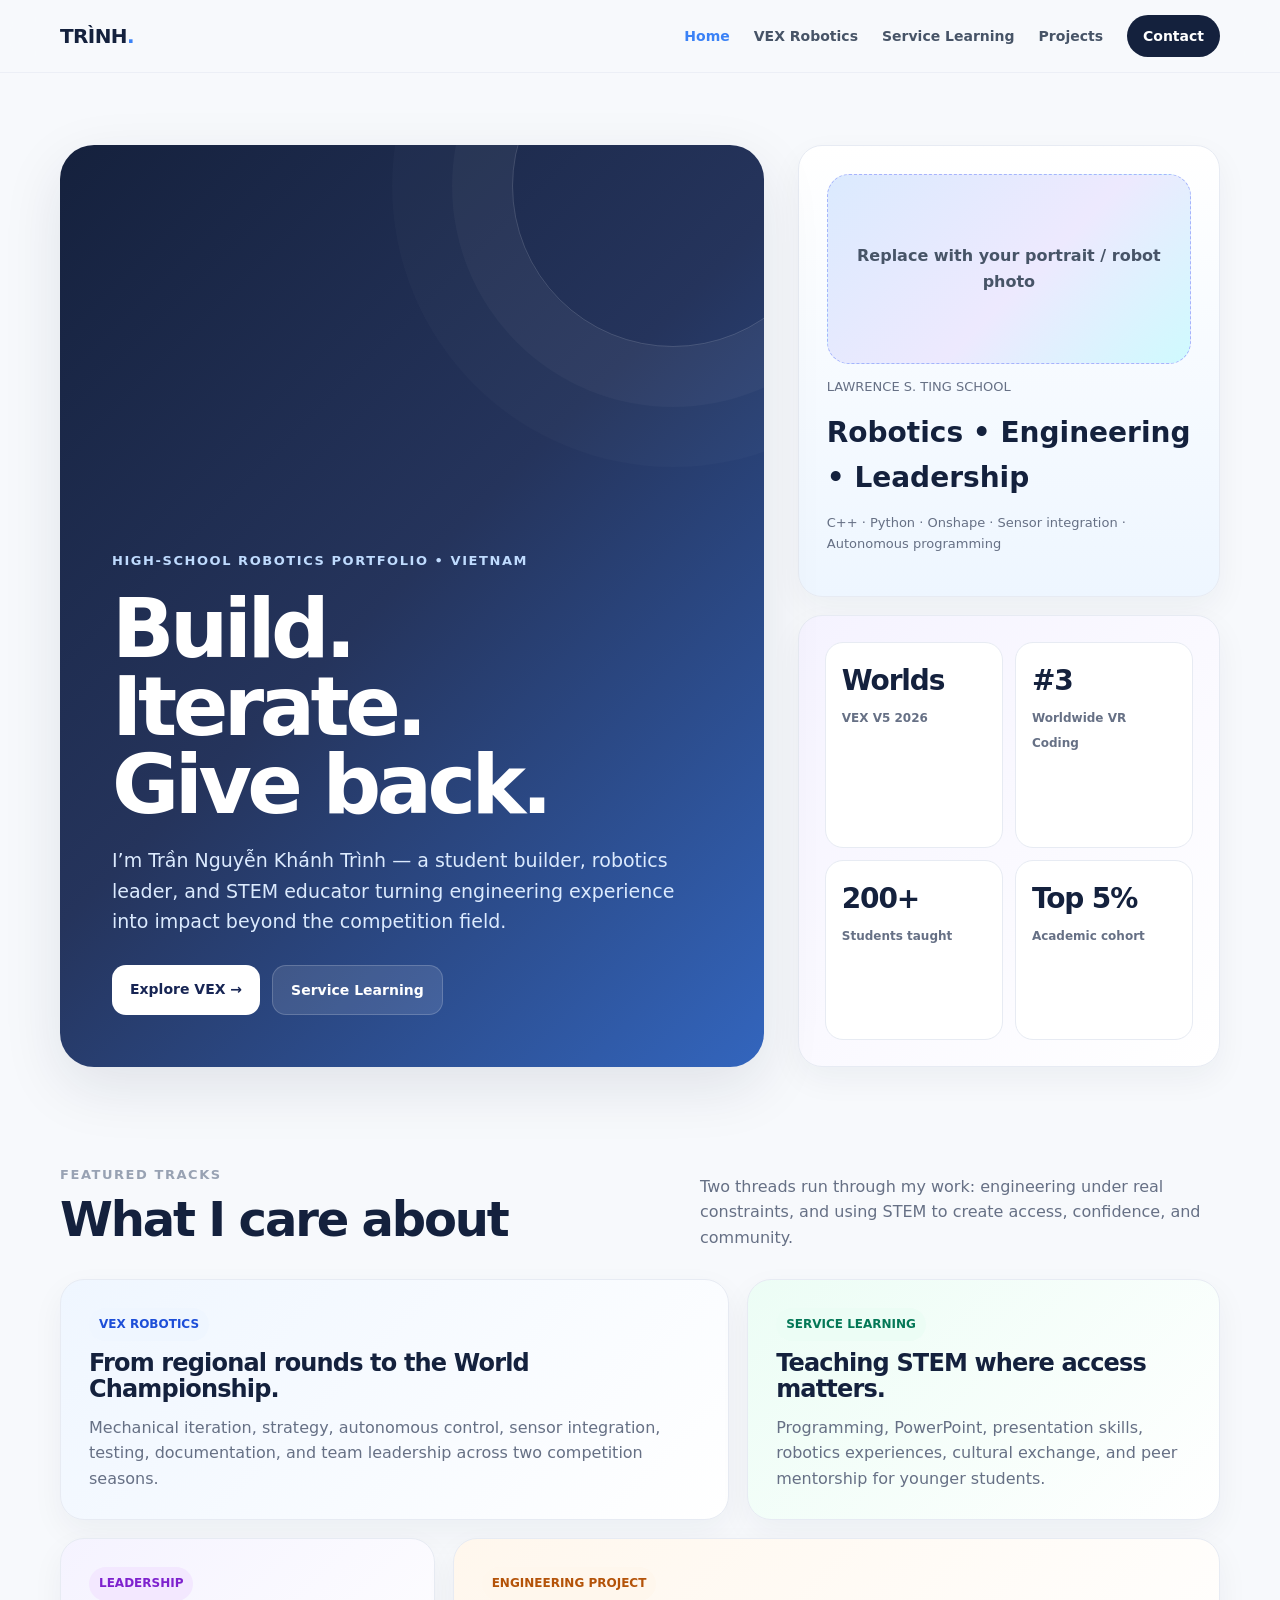
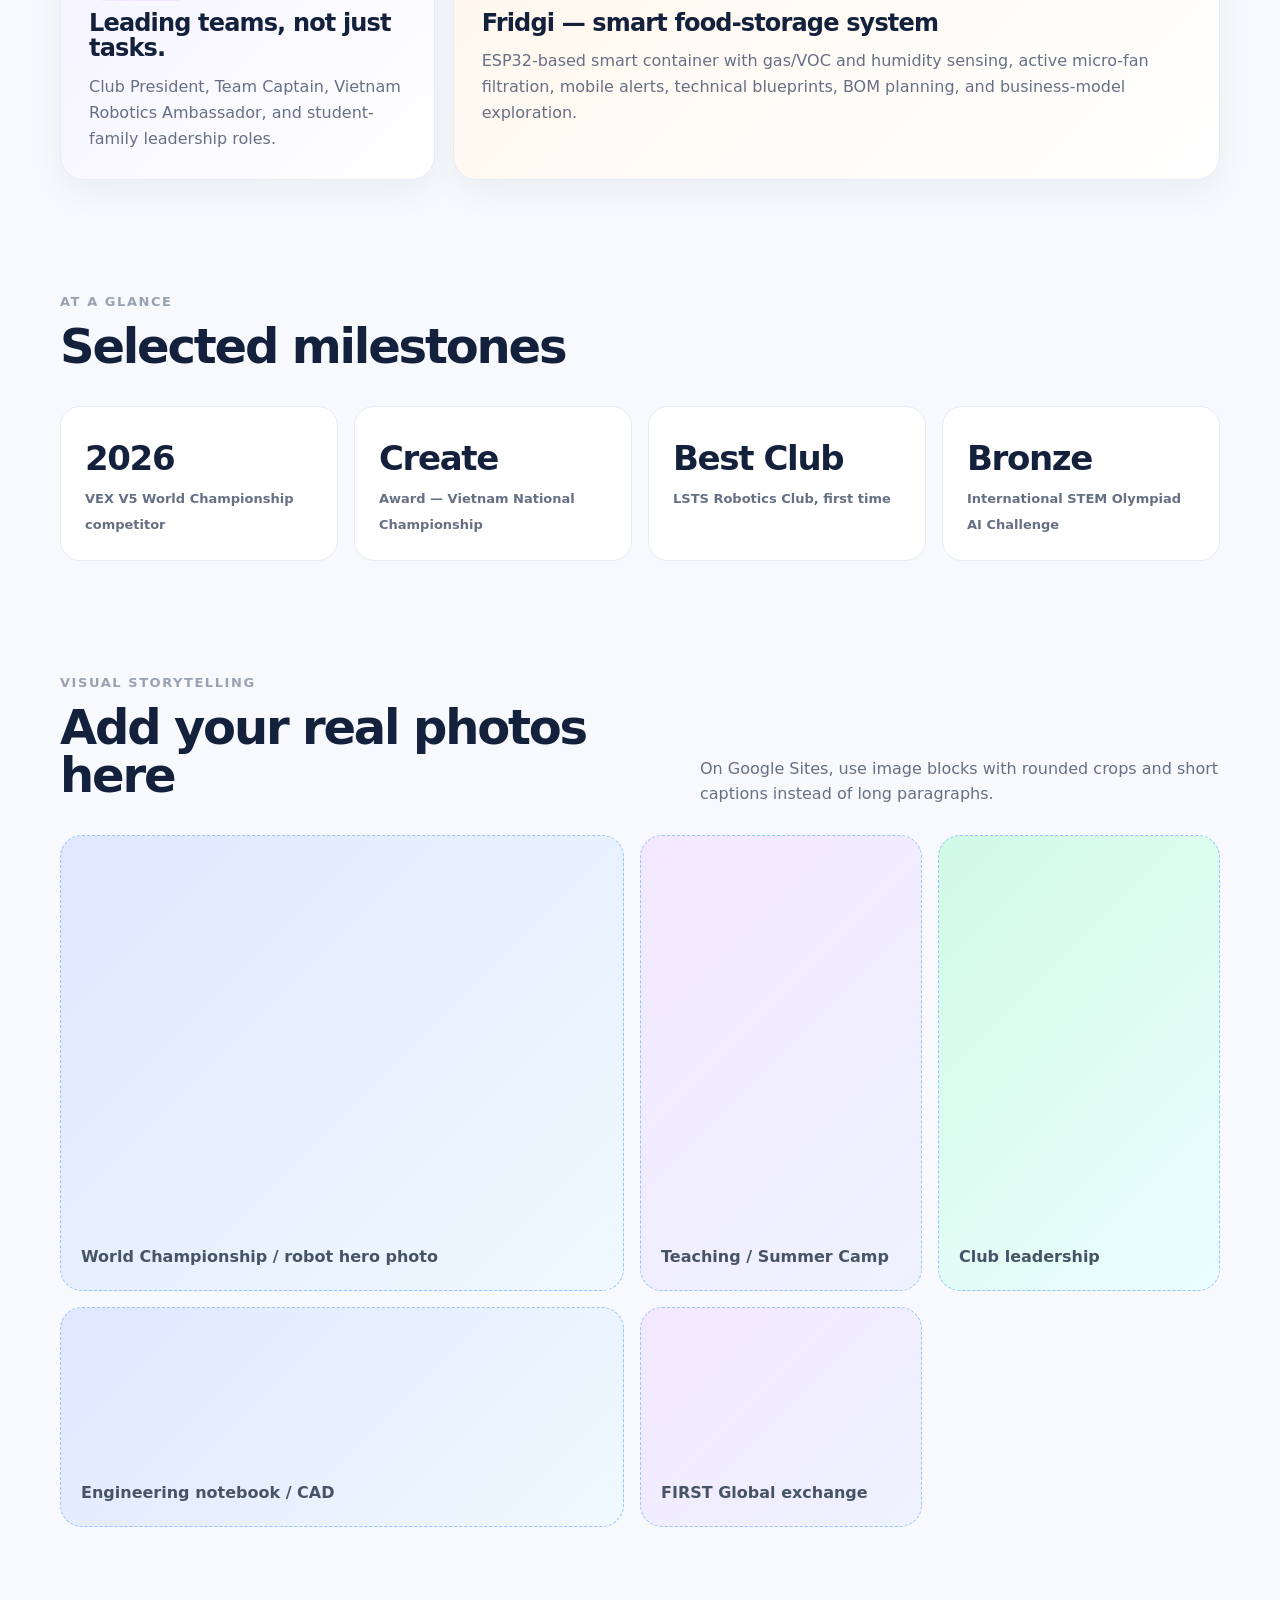
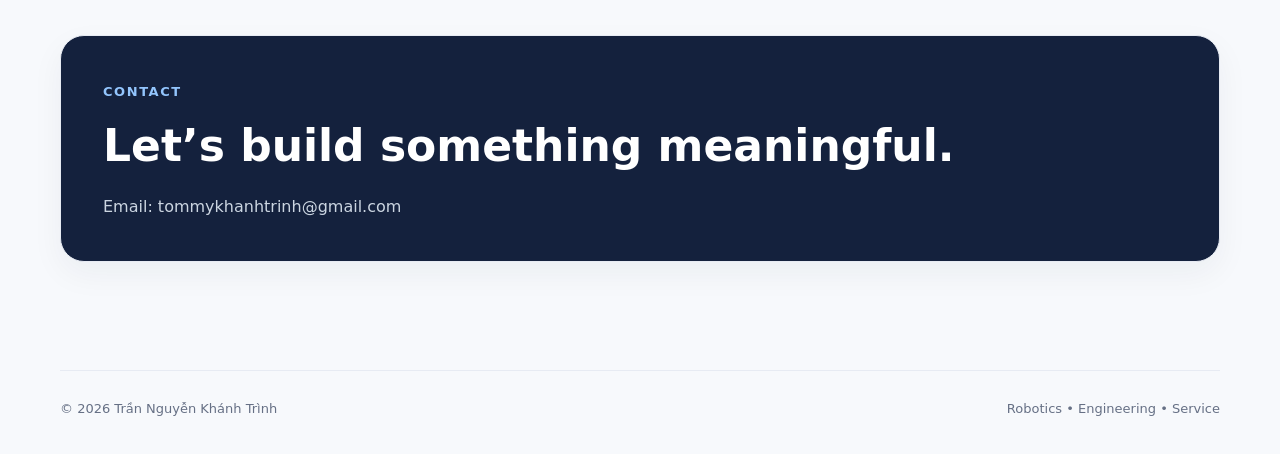
==== index.html @ 227d6859 "Add files via upload" ====
<!doctype html><html lang="en"><head><meta charset="utf-8"><meta name="viewport" content="width=device-width,initial-scale=1"><title>Trần Nguyễn Khánh Trình | Robotics & Service Portfolio</title><link rel="stylesheet" href="styles.css"></head><body>
<nav class="nav"><div class="container nav-inner"><a class="brand" href="index.html">TRÌNH<span>.</span></a><button class="mobile-toggle">☰</button><div class="nav-links"><a class="active" href="index.html">Home</a><a href="vex.html">VEX Robotics</a><a href="service.html">Service Learning</a><a href="#projects">Projects</a><a class="nav-btn" href="#contact">Contact</a></div></div></nav>
<main>
<section class="hero"><div class="container hero-grid"><div class="hero-copy"><span class="eyebrow">High-school robotics portfolio • Vietnam</span><h1>Build.<br>Iterate.<br>Give back.</h1><p>I’m Trần Nguyễn Khánh Trình — a student builder, robotics leader, and STEM educator turning engineering experience into impact beyond the competition field.</p><div class="button-row"><a class="button" href="vex.html">Explore VEX →</a><a class="button secondary" href="service.html">Service Learning</a></div></div><div class="hero-side"><div class="profile-card"><div class="avatar">Replace with your portrait / robot photo</div><div><p class="small">LAWRENCE S. TING SCHOOL</p><h3 style="font-size:28px;margin:6px 0">Robotics • Engineering • Leadership</h3><p class="small">C++ · Python · Onshape · Sensor integration · Autonomous programming</p></div></div><div class="stat-card"><div class="mini-stat"><b>Worlds</b><span>VEX V5 2026</span></div><div class="mini-stat"><b>#3</b><span>Worldwide VR Coding</span></div><div class="mini-stat"><b>200+</b><span>Students taught</span></div><div class="mini-stat"><b>Top 5%</b><span>Academic cohort</span></div></div></div></div></section>
<section class="section"><div class="container"><div class="section-head"><div><span class="eyebrow">Featured tracks</span><h2>What I care about</h2></div><p>Two threads run through my work: engineering under real constraints, and using STEM to create access, confidence, and community.</p></div><div class="bento"><a class="card span-7 accent-blue" href="vex.html"><span class="tag">VEX ROBOTICS</span><h3>From regional rounds to the World Championship.</h3><p>Mechanical iteration, strategy, autonomous control, sensor integration, testing, documentation, and team leadership across two competition seasons.</p></a><a class="card span-5 accent-green" href="service.html"><span class="tag green">SERVICE LEARNING</span><h3>Teaching STEM where access matters.</h3><p>Programming, PowerPoint, presentation skills, robotics experiences, cultural exchange, and peer mentorship for younger students.</p></a><div class="card span-4 accent-purple"><span class="tag purple">LEADERSHIP</span><h3>Leading teams, not just tasks.</h3><p>Club President, Team Captain, Vietnam Robotics Ambassador, and student-family leadership roles.</p></div><div class="card span-8 accent-orange" id="projects"><span class="tag orange">ENGINEERING PROJECT</span><h3>Fridgi — smart food-storage system</h3><p>ESP32-based smart container with gas/VOC and humidity sensing, active micro-fan filtration, mobile alerts, technical blueprints, BOM planning, and business-model exploration.</p></div></div></div></section>
<section class="section"><div class="container"><div class="section-head"><div><span class="eyebrow">At a glance</span><h2>Selected milestones</h2></div></div><div class="metrics"><div class="metric"><strong>2026</strong><span>VEX V5 World Championship competitor</span></div><div class="metric"><strong>Create</strong><span>Award — Vietnam National Championship</span></div><div class="metric"><strong>Best Club</strong><span>LSTS Robotics Club, first time</span></div><div class="metric"><strong>Bronze</strong><span>International STEM Olympiad AI Challenge</span></div></div></div></section>
<section class="section"><div class="container"><div class="section-head"><div><span class="eyebrow">Visual storytelling</span><h2>Add your real photos here</h2></div><p>On Google Sites, use image blocks with rounded crops and short captions instead of long paragraphs.</p></div><div class="photo-grid"><div class="photo-placeholder tall">World Championship / robot hero photo</div><div class="photo-placeholder purple">Teaching / Summer Camp</div><div class="photo-placeholder green">Club leadership</div><div class="photo-placeholder">Engineering notebook / CAD</div><div class="photo-placeholder purple">FIRST Global exchange</div></div></div></section>
<section class="section" id="contact"><div class="container"><div class="card span-12" style="background:#14213d;color:white;padding:42px"><span class="eyebrow" style="color:#93c5fd">Contact</span><h2 style="font-size:44px;margin:8px 0 12px">Let’s build something meaningful.</h2><p style="color:#cbd5e1">Email: tommykhanhtrinh@gmail.com</p></div></div></section>
</main><footer class="footer"><div class="container footer-box"><span>© 2026 Trần Nguyễn Khánh Trình</span><span>Robotics • Engineering • Service</span></div></footer><script src="script.js"></script></body></html>
---- styles.css ----
:root {
  --bg: #f7f9fc;
  --surface: #ffffff;
  --text: #14213d;
  --muted: #667085;
  --line: #e7ebf3;
  --blue: #3b82f6;
  --purple: #7c3aed;
  --cyan: #06b6d4;
  --green: #10b981;
  --orange: #f59e0b;
  --radius: 24px;
  --shadow: 0 20px 60px rgba(20,33,61,.10);
}
*{box-sizing:border-box}
html{scroll-behavior:smooth}
body{margin:0;font-family:Inter,ui-sans-serif,system-ui,-apple-system,BlinkMacSystemFont,"Segoe UI",sans-serif;background:var(--bg);color:var(--text);line-height:1.6}
a{color:inherit;text-decoration:none}
img{max-width:100%;display:block}
.container{width:min(1160px,calc(100% - 40px));margin:auto}
.nav{position:sticky;top:0;z-index:20;background:rgba(247,249,252,.82);backdrop-filter:blur(16px);border-bottom:1px solid rgba(231,235,243,.75)}
.nav-inner{display:flex;align-items:center;justify-content:space-between;min-height:72px;gap:24px}
.brand{font-weight:900;letter-spacing:-.03em;font-size:20px}.brand span{color:var(--blue)}
.nav-links{display:flex;gap:24px;align-items:center;font-size:14px;font-weight:700;color:#475467}
.nav-links a:hover,.nav-links a.active{color:var(--blue)}
.nav-btn{padding:10px 16px;border-radius:999px;background:#14213d;color:white !important}
.mobile-toggle{display:none;border:0;background:var(--surface);border-radius:12px;padding:10px;font-size:18px}
.hero{padding:72px 0 40px}
.hero-grid{display:grid;grid-template-columns:1.25fr .75fr;gap:34px;align-items:stretch}
.hero-copy{background:linear-gradient(135deg,#15213d 0%,#25345c 48%,#3b82f6 130%);color:#fff;border-radius:34px;padding:52px;min-height:520px;display:flex;flex-direction:column;justify-content:flex-end;position:relative;overflow:hidden;box-shadow:var(--shadow)}
.hero-copy:before{content:"";position:absolute;width:320px;height:320px;border:1px solid rgba(255,255,255,.16);border-radius:50%;top:-120px;right:-70px;box-shadow:0 0 0 60px rgba(255,255,255,.03),0 0 0 120px rgba(255,255,255,.02)}
.eyebrow{display:inline-flex;align-items:center;gap:8px;font-size:13px;font-weight:800;text-transform:uppercase;letter-spacing:.12em;color:#98a2b3}.hero-copy .eyebrow{color:#bfdbfe}
h1{font-size:clamp(46px,7vw,82px);line-height:.95;letter-spacing:-.055em;margin:18px 0 22px;max-width:850px}
.hero-copy p{font-size:19px;color:#dbeafe;max-width:720px;margin:0 0 28px}
.button-row{display:flex;gap:12px;flex-wrap:wrap}.button{padding:13px 18px;border-radius:14px;background:white;color:#172554;font-weight:800;font-size:14px}.button.secondary{background:rgba(255,255,255,.11);color:#fff;border:1px solid rgba(255,255,255,.18)}
.hero-side{display:grid;grid-template-rows:1fr 1fr;gap:18px}
.profile-card,.stat-card,.card{background:var(--surface);border:1px solid var(--line);border-radius:var(--radius);box-shadow:0 12px 32px rgba(20,33,61,.05)}
.profile-card{padding:28px;display:flex;flex-direction:column;justify-content:space-between;background:linear-gradient(180deg,#ffffff 0%,#eef6ff 100%)}
.avatar{height:190px;border-radius:22px;background:linear-gradient(135deg,#dbeafe,#ede9fe 55%,#cffafe);display:grid;place-items:center;text-align:center;padding:20px;font-weight:800;color:#475467;border:1px dashed #a5b4fc}
.small{font-size:13px;color:var(--muted)}
.stat-card{padding:26px;display:grid;grid-template-columns:1fr 1fr;gap:12px;background:linear-gradient(135deg,#f5f3ff,#fff)}
.mini-stat{padding:16px;border-radius:18px;background:white;border:1px solid var(--line)}.mini-stat b{font-size:28px;display:block;letter-spacing:-.04em}.mini-stat span{font-size:12px;color:var(--muted);font-weight:700}
.section{padding:54px 0}.section-head{display:flex;justify-content:space-between;align-items:end;gap:20px;margin-bottom:28px}.section-head h2{font-size:clamp(32px,4vw,48px);line-height:1;letter-spacing:-.045em;margin:8px 0}.section-head p{max-width:520px;color:var(--muted);margin:0}
.bento{display:grid;grid-template-columns:repeat(12,1fr);gap:18px}.card{padding:28px}.card h3{font-size:24px;line-height:1.08;letter-spacing:-.035em;margin:10px 0 12px}.card p{color:var(--muted);margin:0}.span-7{grid-column:span 7}.span-5{grid-column:span 5}.span-4{grid-column:span 4}.span-8{grid-column:span 8}.span-12{grid-column:span 12}
.accent-blue{background:linear-gradient(135deg,#eff6ff,#ffffff)}.accent-purple{background:linear-gradient(135deg,#f5f3ff,#fff)}.accent-green{background:linear-gradient(135deg,#ecfdf5,#fff)}.accent-orange{background:linear-gradient(135deg,#fff7ed,#fff)}
.tag{display:inline-flex;padding:7px 10px;border-radius:999px;background:#eff6ff;color:#1d4ed8;font-size:12px;font-weight:800}.tag.purple{background:#f3e8ff;color:#7e22ce}.tag.green{background:#ecfdf5;color:#047857}.tag.orange{background:#fff7ed;color:#b45309}
.metrics{display:grid;grid-template-columns:repeat(4,1fr);gap:16px}.metric{padding:24px;background:white;border:1px solid var(--line);border-radius:20px}.metric strong{font-size:34px;display:block;letter-spacing:-.04em}.metric span{font-size:13px;color:var(--muted);font-weight:700}
.timeline{position:relative;margin-top:10px}.timeline:before{content:"";position:absolute;left:11px;top:6px;bottom:6px;width:2px;background:#dbe5f2}.timeline-item{position:relative;padding-left:42px;margin:26px 0}.timeline-item:before{content:"";position:absolute;left:4px;top:5px;width:16px;height:16px;border-radius:50%;background:white;border:4px solid var(--blue)}.timeline-item .date{font-size:12px;color:var(--blue);font-weight:900;text-transform:uppercase;letter-spacing:.08em}.timeline-item h3{margin:5px 0 4px;font-size:20px}.timeline-item p{margin:0;color:var(--muted)}
.photo-grid{display:grid;grid-template-columns:2fr 1fr 1fr;gap:16px}.photo-placeholder{min-height:220px;border-radius:22px;background:linear-gradient(135deg,#e0e7ff,#f0f9ff);border:1px dashed #93c5fd;display:flex;align-items:flex-end;padding:20px;font-weight:800;color:#475467}.photo-placeholder.tall{min-height:456px}.photo-placeholder.purple{background:linear-gradient(135deg,#f3e8ff,#eef2ff)}.photo-placeholder.green{background:linear-gradient(135deg,#d1fae5,#ecfeff)}
.page-hero{padding:64px 0 22px}.page-hero-box{border-radius:32px;padding:48px;background:linear-gradient(135deg,#15213d,#3154a8);color:white;overflow:hidden;position:relative}.page-hero h1{font-size:clamp(48px,7vw,86px);margin:10px 0 14px}.page-hero p{max-width:730px;color:#dbeafe;font-size:18px}
.quote{font-size:28px;line-height:1.35;letter-spacing:-.025em;color:#344054}.quote strong{color:var(--blue)}
.list{padding-left:18px;color:var(--muted)}.list li{margin:8px 0}
.footer{padding:54px 0 34px}.footer-box{border-top:1px solid var(--line);padding-top:28px;display:flex;justify-content:space-between;gap:20px;flex-wrap:wrap;color:var(--muted);font-size:13px}
@media(max-width:900px){.hero-grid{grid-template-columns:1fr}.hero-copy{min-height:460px;padding:34px}.hero-side{grid-template-columns:1fr 1fr;grid-template-rows:none}.span-7,.span-5,.span-4,.span-8{grid-column:span 12}.metrics{grid-template-columns:1fr 1fr}.photo-grid{grid-template-columns:1fr 1fr}.photo-placeholder.tall{grid-column:span 2;min-height:300px}}
@media(max-width:680px){.container{width:min(100% - 24px,1160px)}.nav-links{display:none;position:absolute;top:72px;left:12px;right:12px;background:white;border:1px solid var(--line);padding:16px;border-radius:18px;box-shadow:var(--shadow);flex-direction:column;align-items:stretch}.nav-links.open{display:flex}.mobile-toggle{display:block}.hero{padding-top:34px}.hero-copy{padding:28px;min-height:430px}.hero-side{grid-template-columns:1fr}.metrics{grid-template-columns:1fr}.photo-grid{grid-template-columns:1fr}.photo-placeholder.tall{grid-column:auto;min-height:240px}.section{padding:38px 0}.section-head{align-items:start;flex-direction:column}.page-hero-box{padding:30px}}
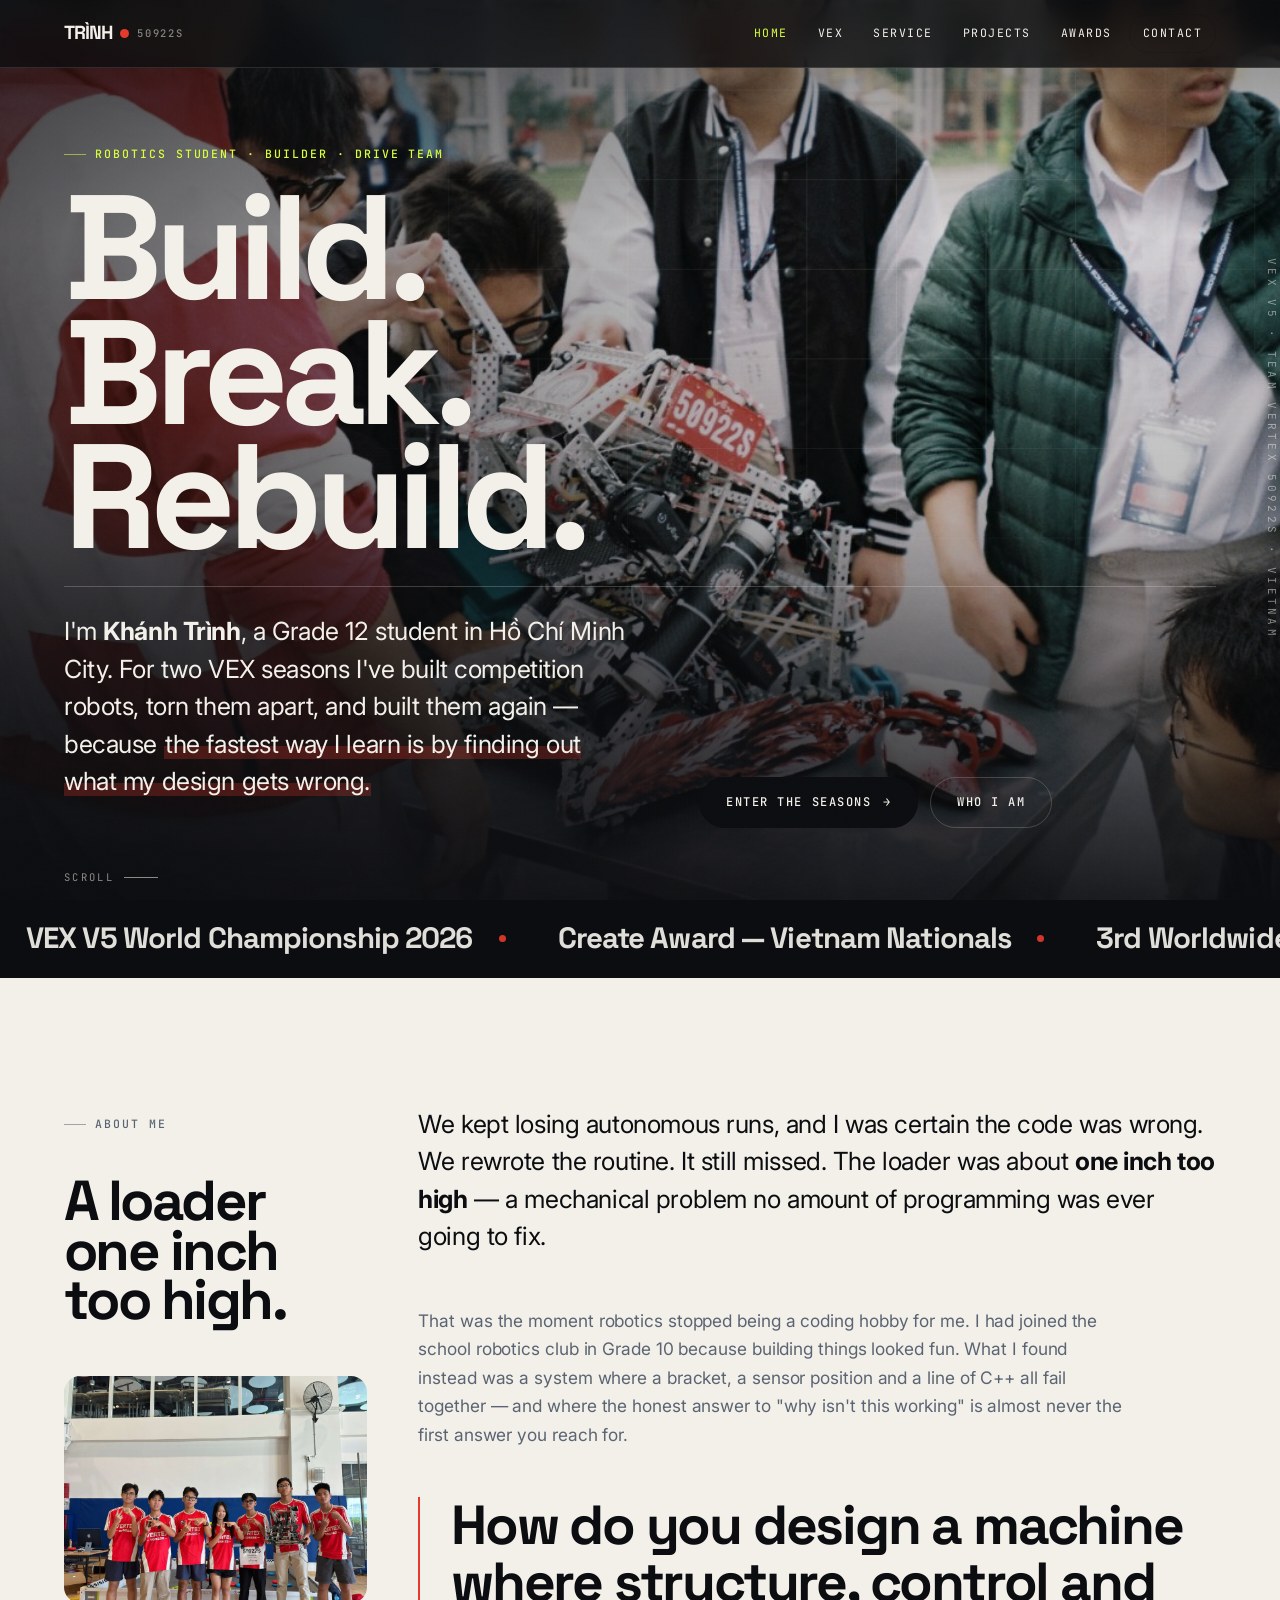
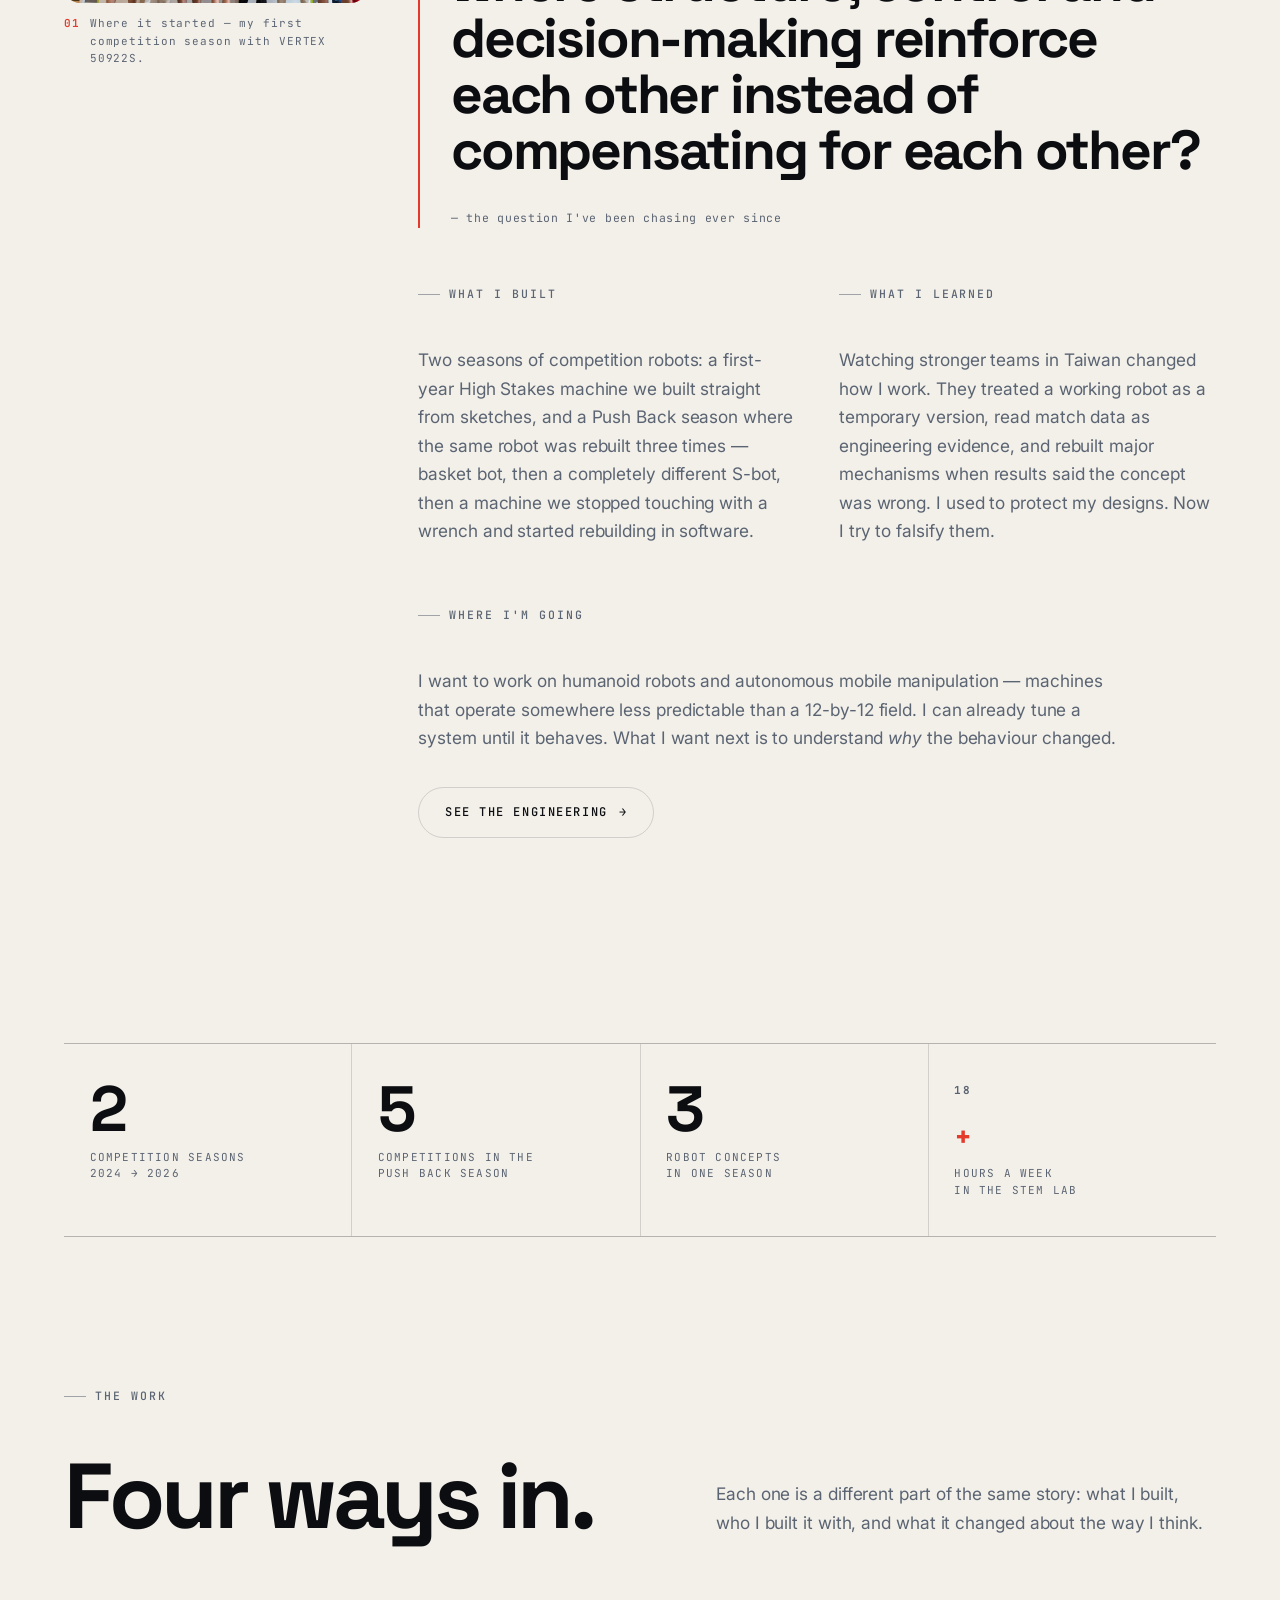
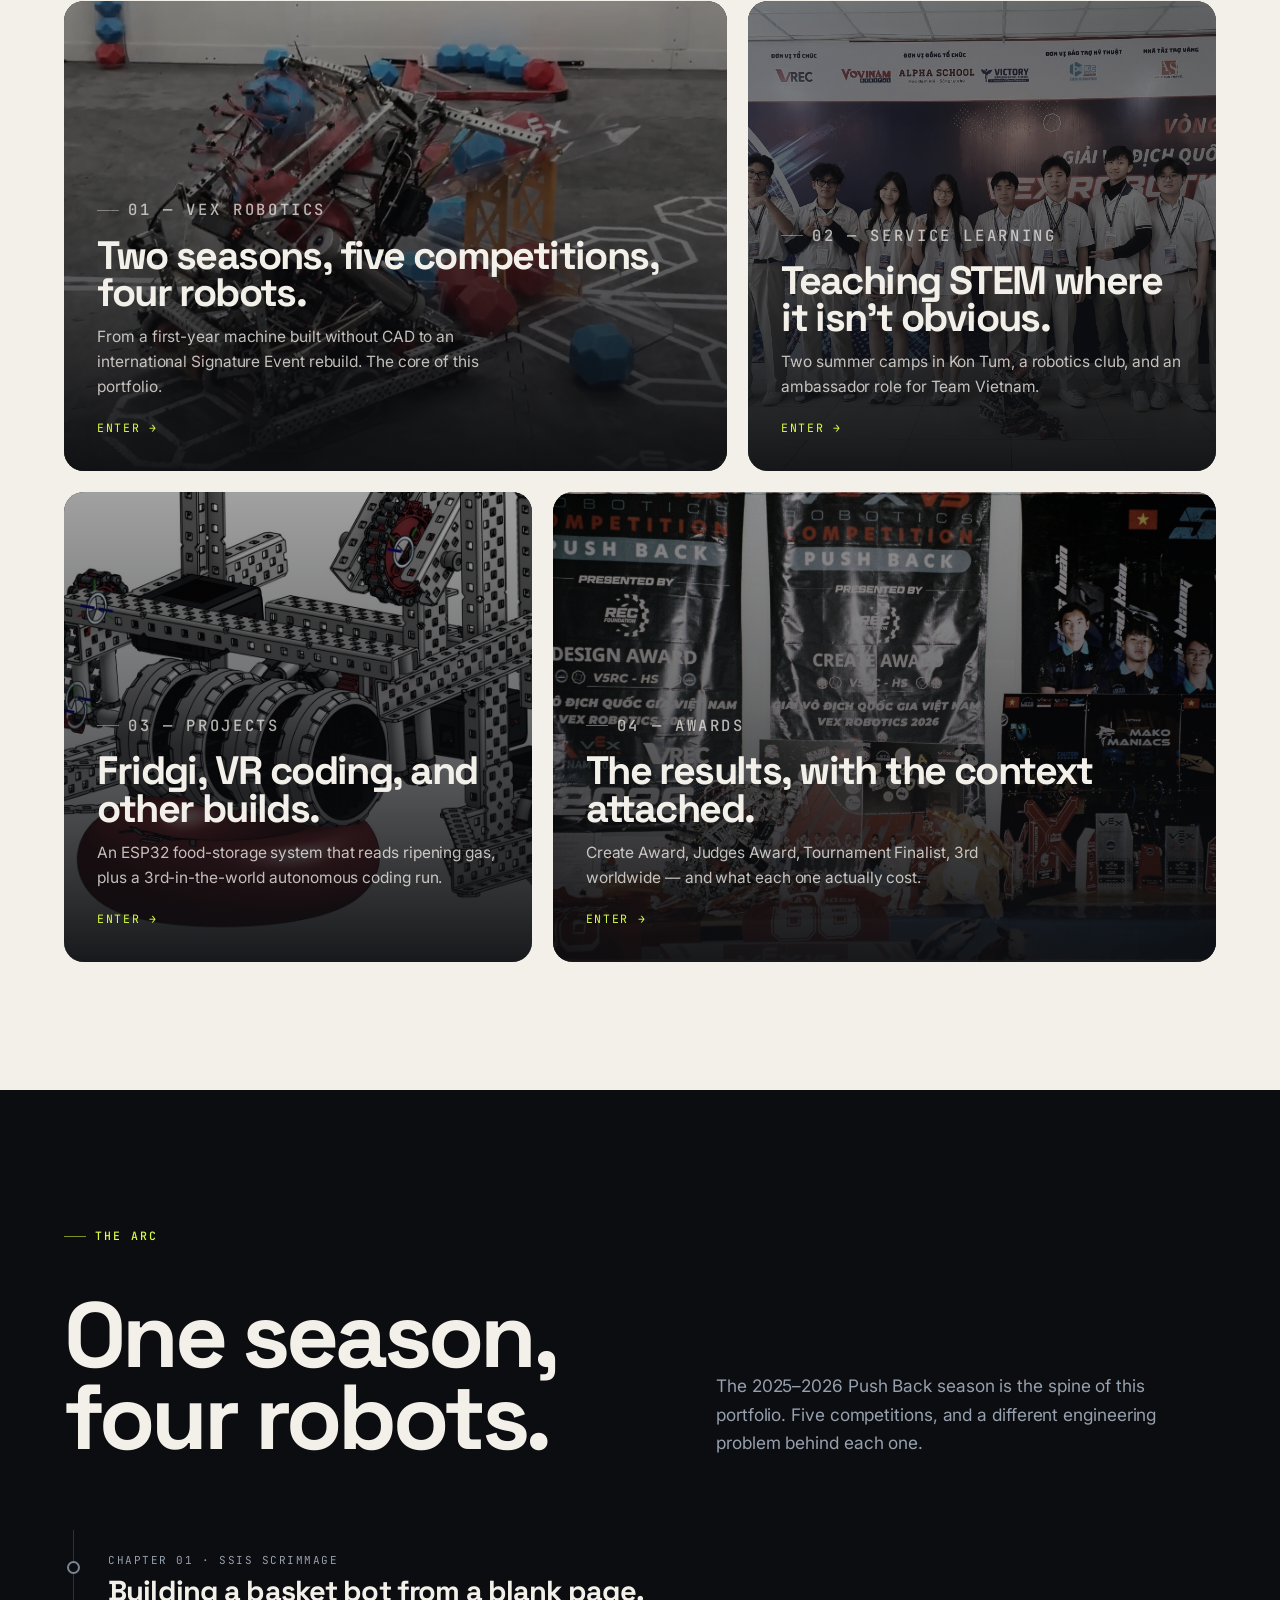
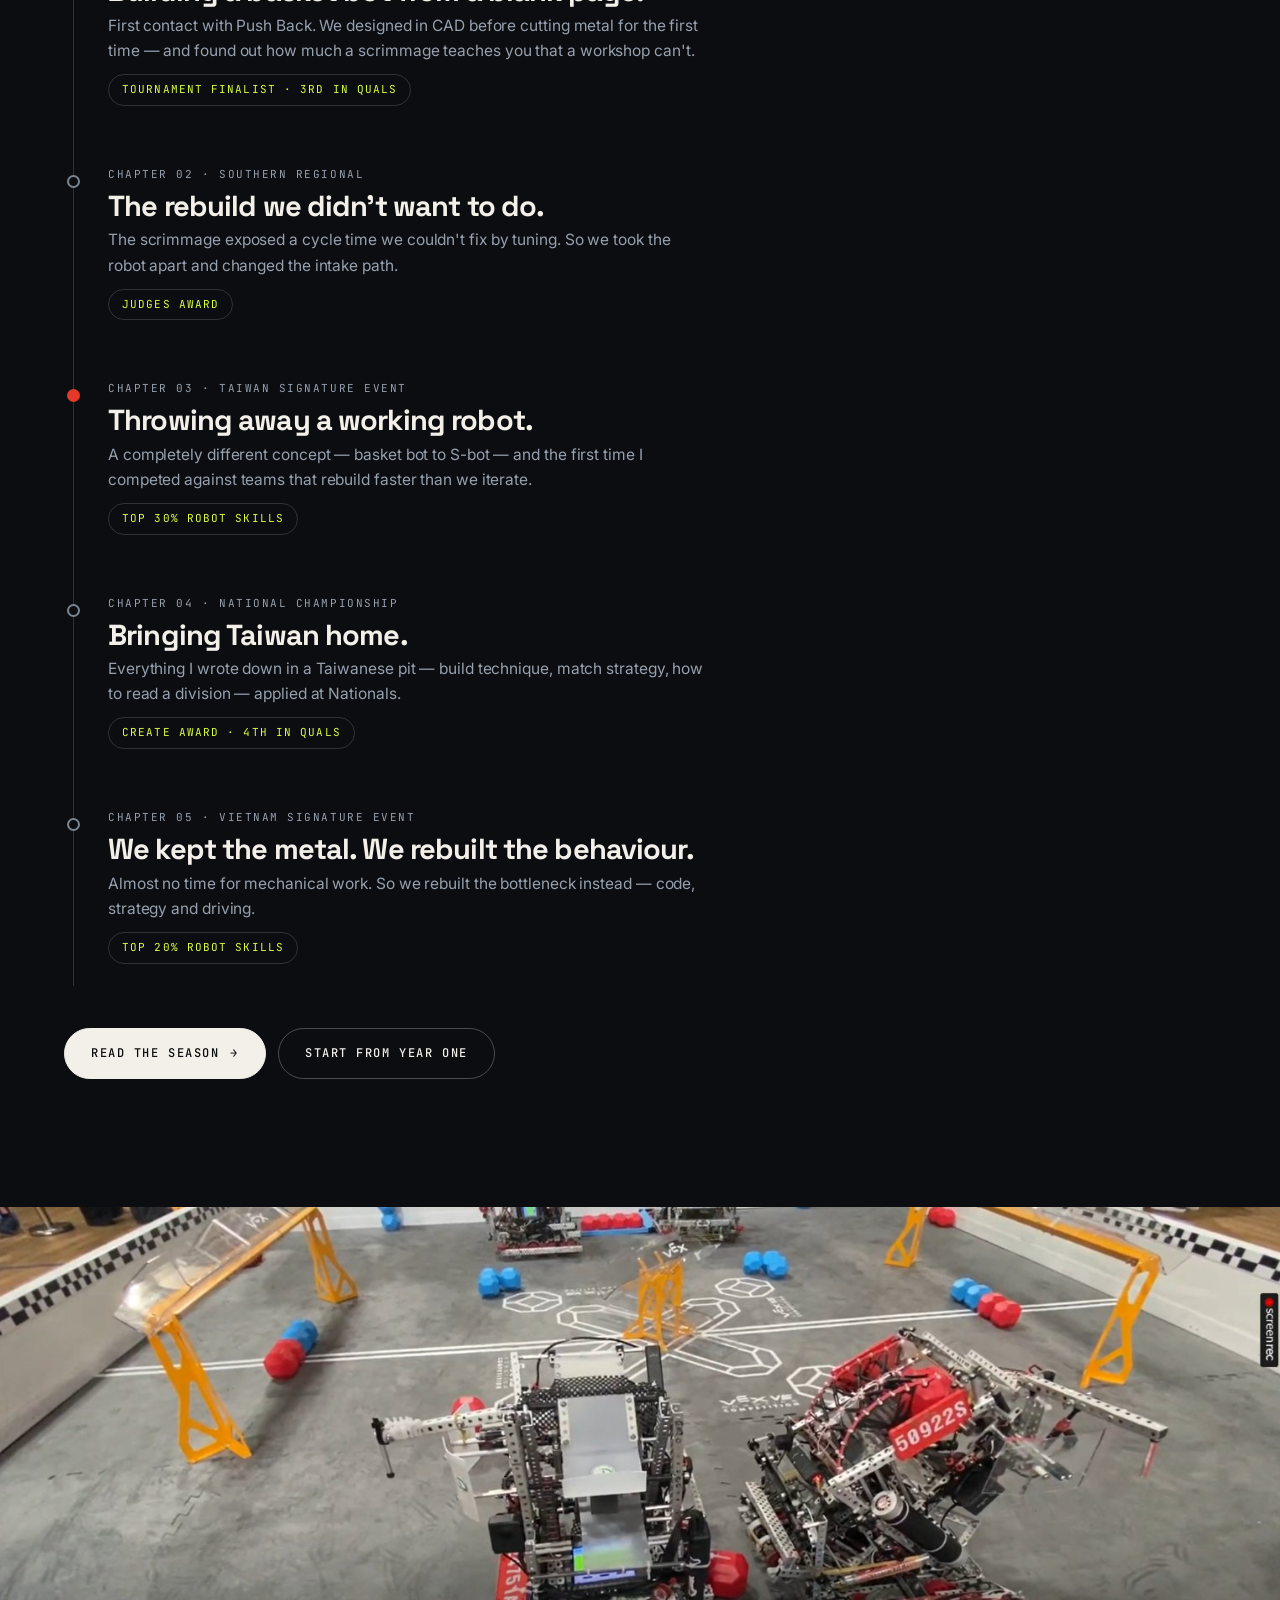
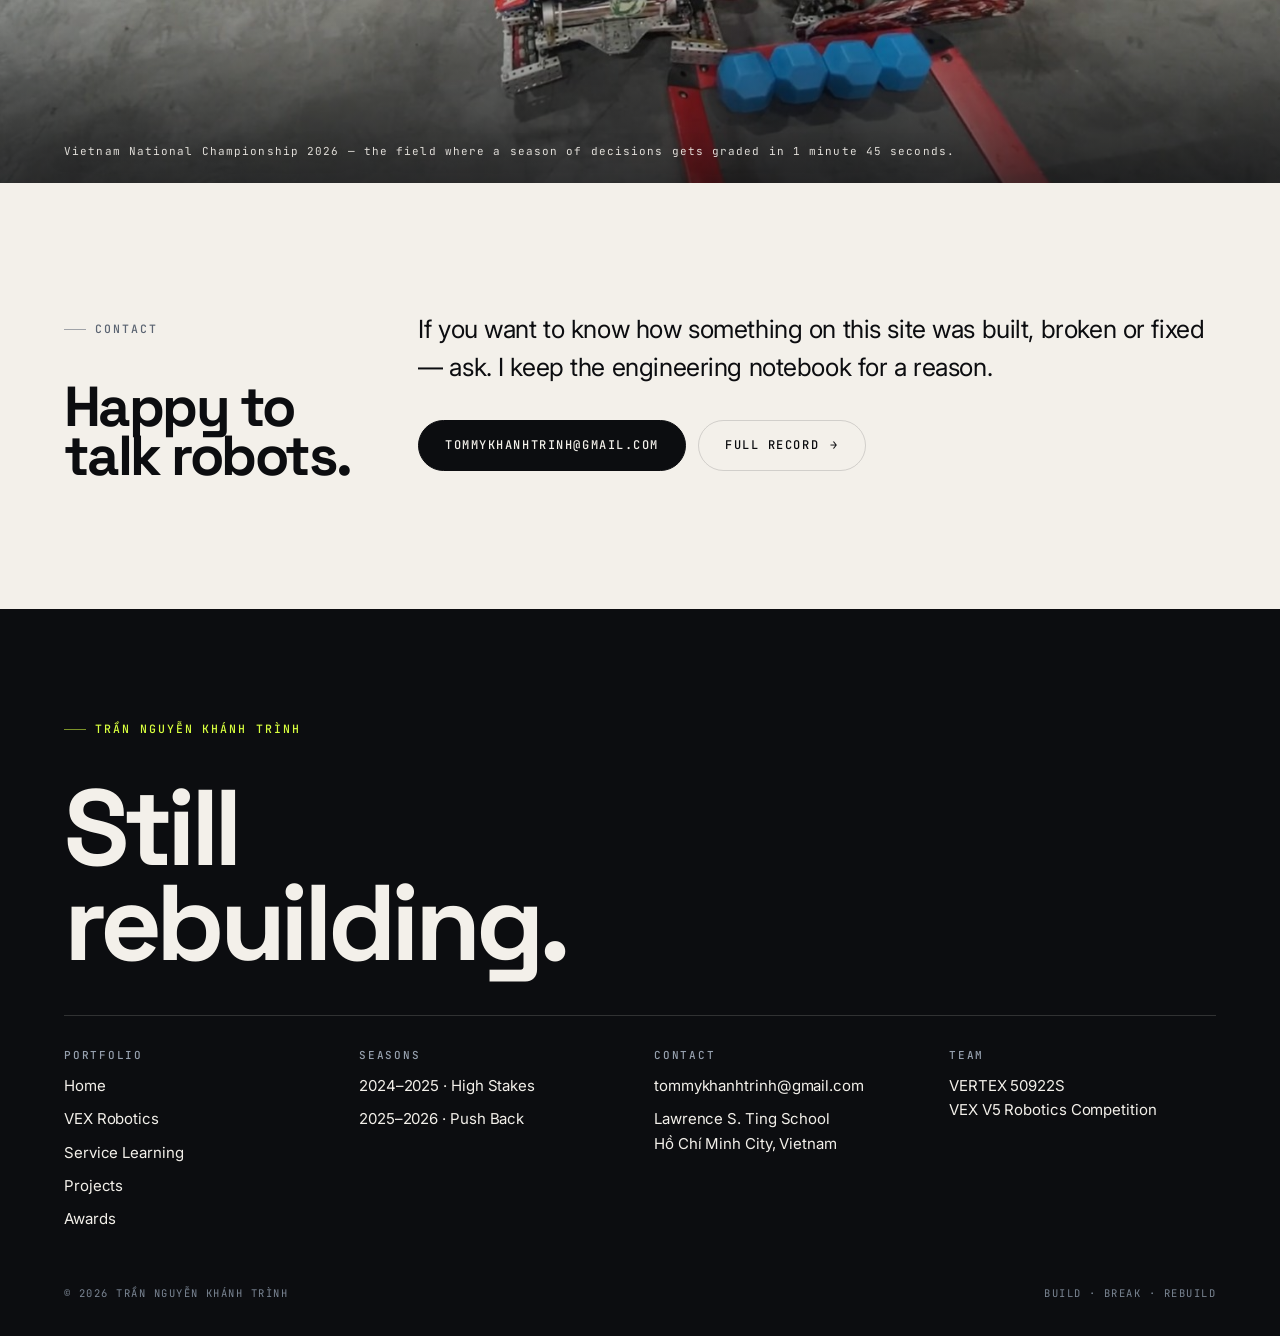
==== commit e89802a1: "Rebuild portfolio as a visual storytelling site Replaces the Google Sites scaffold with a full stati" ====
--- a/index.html
+++ b/index.html
@@ -1,9 +1,340 @@
-<!doctype html><html lang="en"><head><meta charset="utf-8"><meta name="viewport" content="width=device-width,initial-scale=1"><title>Trần Nguyễn Khánh Trình | Robotics & Service Portfolio</title><link rel="stylesheet" href="styles.css"></head><body>
-<nav class="nav"><div class="container nav-inner"><a class="brand" href="index.html">TRÌNH<span>.</span></a><button class="mobile-toggle">☰</button><div class="nav-links"><a class="active" href="index.html">Home</a><a href="vex.html">VEX Robotics</a><a href="service.html">Service Learning</a><a href="#projects">Projects</a><a class="nav-btn" href="#contact">Contact</a></div></div></nav>
-<main>
-<section class="hero"><div class="container hero-grid"><div class="hero-copy"><span class="eyebrow">High-school robotics portfolio • Vietnam</span><h1>Build.<br>Iterate.<br>Give back.</h1><p>I’m Trần Nguyễn Khánh Trình — a student builder, robotics leader, and STEM educator turning engineering experience into impact beyond the competition field.</p><div class="button-row"><a class="button" href="vex.html">Explore VEX →</a><a class="button secondary" href="service.html">Service Learning</a></div></div><div class="hero-side"><div class="profile-card"><div class="avatar">Replace with your portrait / robot photo</div><div><p class="small">LAWRENCE S. TING SCHOOL</p><h3 style="font-size:28px;margin:6px 0">Robotics • Engineering • Leadership</h3><p class="small">C++ · Python · Onshape · Sensor integration · Autonomous programming</p></div></div><div class="stat-card"><div class="mini-stat"><b>Worlds</b><span>VEX V5 2026</span></div><div class="mini-stat"><b>#3</b><span>Worldwide VR Coding</span></div><div class="mini-stat"><b>200+</b><span>Students taught</span></div><div class="mini-stat"><b>Top 5%</b><span>Academic cohort</span></div></div></div></div></section>
-<section class="section"><div class="container"><div class="section-head"><div><span class="eyebrow">Featured tracks</span><h2>What I care about</h2></div><p>Two threads run through my work: engineering under real constraints, and using STEM to create access, confidence, and community.</p></div><div class="bento"><a class="card span-7 accent-blue" href="vex.html"><span class="tag">VEX ROBOTICS</span><h3>From regional rounds to the World Championship.</h3><p>Mechanical iteration, strategy, autonomous control, sensor integration, testing, documentation, and team leadership across two competition seasons.</p></a><a class="card span-5 accent-green" href="service.html"><span class="tag green">SERVICE LEARNING</span><h3>Teaching STEM where access matters.</h3><p>Programming, PowerPoint, presentation skills, robotics experiences, cultural exchange, and peer mentorship for younger students.</p></a><div class="card span-4 accent-purple"><span class="tag purple">LEADERSHIP</span><h3>Leading teams, not just tasks.</h3><p>Club President, Team Captain, Vietnam Robotics Ambassador, and student-family leadership roles.</p></div><div class="card span-8 accent-orange" id="projects"><span class="tag orange">ENGINEERING PROJECT</span><h3>Fridgi — smart food-storage system</h3><p>ESP32-based smart container with gas/VOC and humidity sensing, active micro-fan filtration, mobile alerts, technical blueprints, BOM planning, and business-model exploration.</p></div></div></div></section>
-<section class="section"><div class="container"><div class="section-head"><div><span class="eyebrow">At a glance</span><h2>Selected milestones</h2></div></div><div class="metrics"><div class="metric"><strong>2026</strong><span>VEX V5 World Championship competitor</span></div><div class="metric"><strong>Create</strong><span>Award — Vietnam National Championship</span></div><div class="metric"><strong>Best Club</strong><span>LSTS Robotics Club, first time</span></div><div class="metric"><strong>Bronze</strong><span>International STEM Olympiad AI Challenge</span></div></div></div></section>
-<section class="section"><div class="container"><div class="section-head"><div><span class="eyebrow">Visual storytelling</span><h2>Add your real photos here</h2></div><p>On Google Sites, use image blocks with rounded crops and short captions instead of long paragraphs.</p></div><div class="photo-grid"><div class="photo-placeholder tall">World Championship / robot hero photo</div><div class="photo-placeholder purple">Teaching / Summer Camp</div><div class="photo-placeholder green">Club leadership</div><div class="photo-placeholder">Engineering notebook / CAD</div><div class="photo-placeholder purple">FIRST Global exchange</div></div></div></section>
-<section class="section" id="contact"><div class="container"><div class="card span-12" style="background:#14213d;color:white;padding:42px"><span class="eyebrow" style="color:#93c5fd">Contact</span><h2 style="font-size:44px;margin:8px 0 12px">Let’s build something meaningful.</h2><p style="color:#cbd5e1">Email: tommykhanhtrinh@gmail.com</p></div></div></section>
-</main><footer class="footer"><div class="container footer-box"><span>© 2026 Trần Nguyễn Khánh Trình</span><span>Robotics • Engineering • Service</span></div></footer><script src="script.js"></script></body></html>
+<!doctype html>
+<html lang="en">
+<head>
+<meta charset="utf-8">
+<meta name="viewport" content="width=device-width,initial-scale=1">
+<title>Trần Nguyễn Khánh Trình — Robotics Student & Builder</title>
+<meta name="description" content="The robotics portfolio of Trần Nguyễn Khánh Trình — VEX V5 builder, strategist and drive team member for VERTEX 50922S. Two seasons of building, breaking and rebuilding.">
+<meta name="theme-color" content="#0C0D10">
+<meta property="og:title" content="Trần Nguyễn Khánh Trình — Robotics Student & Builder">
+<meta property="og:description" content="Build. Break. Rebuild. Two VEX seasons, five competitions, and everything they taught me.">
+<meta property="og:type" content="website">
+<link rel="icon" href="data:image/svg+xml,%3Csvg xmlns='http://www.w3.org/2000/svg' viewBox='0 0 32 32'%3E%3Crect width='32' height='32' rx='7' fill='%230C0D10'/%3E%3Ccircle cx='16' cy='16' r='6' fill='%23E43A2B'/%3E%3C/svg%3E">
+<link rel="preconnect" href="https://fonts.googleapis.com">
+<link rel="preconnect" href="https://fonts.gstatic.com" crossorigin>
+<link href="https://fonts.googleapis.com/css2?family=Space+Grotesk:wght@500;700&family=Inter:wght@400;500;600&family=JetBrains+Mono:wght@400;500&display=swap" rel="stylesheet">
+<link rel="stylesheet" href="styles.css">
+</head>
+<body>
+<a class="skip" href="#main">Skip to content</a>
+<div class="progress" aria-hidden="true"></div>
+<div class="grain" aria-hidden="true"></div>
+
+<header class="nav on-dark">
+  <div class="wrap nav-in">
+    <a class="brand" href="index.html">TRÌNH<i aria-hidden="true"></i><span>50922S</span></a>
+    <button class="burger" type="button" aria-label="Menu" aria-expanded="false"><b></b></button>
+    <nav class="nav-links" aria-label="Main">
+      <a class="active" href="index.html">Home</a>
+      <a href="vex.html">VEX</a>
+      <a href="service.html">Service</a>
+      <a href="projects.html">Projects</a>
+      <a href="awards.html">Awards</a>
+      <a class="nav-cta" href="#contact">Contact</a>
+    </nav>
+  </div>
+</header>
+
+<main id="main">
+
+  <!-- ================= HERO ================= -->
+  <section class="hero">
+    <div class="hero-bg" aria-hidden="true">
+      <img src="assets/nationals/pit-crowd.jpg" alt="" fetchpriority="high" decoding="async">
+    </div>
+    <div class="hero-veil" aria-hidden="true"></div>
+    <div class="hero-lines" aria-hidden="true"></div>
+
+    <div class="wrap hero-in">
+      <span class="hero-tag" aria-hidden="true">VEX V5 · Team VERTEX 50922S · Vietnam</span>
+      <p class="label label-acid fade-up" style="margin-bottom:22px">Robotics student · Builder · Drive team</p>
+      <h1 class="display">
+        <span class="ln"><span>Build.</span></span>
+        <span class="ln"><span>Break.</span></span>
+        <span class="ln"><span>Rebuild.</span></span>
+      </h1>
+      <div class="hero-foot fade-up">
+        <p class="lede">
+          I'm <strong>Khánh Trình</strong>, a Grade 12 student in Hồ Chí Minh City. For two VEX seasons
+          I've built competition robots, torn them apart, and built them again — because
+          <span class="mark">the fastest way I learn is by finding out what my design gets wrong.</span>
+        </p>
+        <div class="btns" style="margin:0">
+          <a class="btn" href="vex.html">Enter the seasons <span class="ar" aria-hidden="true">&rarr;</span></a>
+          <a class="btn btn-ghost" href="#about">Who I am</a>
+        </div>
+      </div>
+    </div>
+    <span class="scroll-cue" aria-hidden="true">Scroll</span>
+  </section>
+
+  <!-- ================= MARQUEE ================= -->
+  <div class="marquee" aria-hidden="true">
+    <div class="marquee-track">
+      <span>VEX V5 World Championship 2026</span><span>Create Award — Vietnam Nationals</span>
+      <span>3rd Worldwide · VR Coding Challenge</span><span>Judges Award — Southern</span>
+      <span>Tournament Finalist — SSIS Scrimmage</span>
+      <span>VEX V5 World Championship 2026</span><span>Create Award — Vietnam Nationals</span>
+      <span>3rd Worldwide · VR Coding Challenge</span><span>Judges Award — Southern</span>
+      <span>Tournament Finalist — SSIS Scrimmage</span>
+    </div>
+  </div>
+
+  <!-- ================= ABOUT ================= -->
+  <section class="sec" id="about">
+    <div class="wrap">
+
+      <div class="cols-side">
+        <div class="sticky-side rv">
+          <p class="label">About me</p>
+          <h2 class="display d3 mt-s balance">A loader one inch too high.</h2>
+          <figure class="mt-m">
+            <div class="fig ar-43 zoom clickable">
+              <img src="assets/s2425/team-vertex.jpg" alt="Team VERTEX 50922S in red jerseys at a competition venue, standing behind their robot" loading="lazy" decoding="async">
+            </div>
+            <figcaption class="cap"><i>01</i><span>Where it started — my first competition season with VERTEX 50922S.</span></figcaption>
+          </figure>
+        </div>
+
+        <div>
+          <p class="lede rv">
+            We kept losing autonomous runs, and I was certain the code was wrong. We rewrote the routine.
+            It still missed. The loader was about <strong>one inch too high</strong> — a mechanical problem
+            no amount of programming was ever going to fix.
+          </p>
+
+          <div class="rv mt-m">
+            <p class="body-lg">
+              That was the moment robotics stopped being a coding hobby for me. I had joined the school
+              robotics club in Grade 10 because building things looked fun. What I found instead was a
+              system where a bracket, a sensor position and a line of C++ all fail together — and where
+              the honest answer to "why isn't this working" is almost never the first answer you reach for.
+            </p>
+          </div>
+
+          <div class="pull rv">
+            <p class="statement wide">How do you design a machine where structure, control and decision-making reinforce each other instead of compensating for each other?</p>
+            <p class="note mt-s">— the question I've been chasing ever since</p>
+          </div>
+
+          <div class="cols2 rv">
+            <div>
+              <p class="label">What I built</p>
+              <p class="body-lg mt-s">
+                Two seasons of competition robots: a first-year High Stakes machine we built straight from
+                sketches, and a Push Back season where the same robot was rebuilt three times — basket bot,
+                then a completely different S-bot, then a machine we stopped touching with a wrench and
+                started rebuilding in software.
+              </p>
+            </div>
+            <div>
+              <p class="label">What I learned</p>
+              <p class="body-lg mt-s">
+                Watching stronger teams in Taiwan changed how I work. They treated a working robot as a
+                temporary version, read match data as engineering evidence, and rebuilt major mechanisms
+                when results said the concept was wrong. I used to protect my designs. Now I try to
+                falsify them.
+              </p>
+            </div>
+          </div>
+
+          <div class="rv mt-m">
+            <p class="label">Where I'm going</p>
+            <p class="body-lg mt-s">
+              I want to work on humanoid robots and autonomous mobile manipulation — machines that operate
+              somewhere less predictable than a 12-by-12 field. I can already tune a system until it
+              behaves. What I want next is to understand <em>why</em> the behaviour changed.
+            </p>
+            <div class="btns">
+              <a class="btn btn-ghost" href="vex.html">See the engineering <span class="ar" aria-hidden="true">&rarr;</span></a>
+            </div>
+          </div>
+        </div>
+      </div>
+    </div>
+  </section>
+
+  <!-- ================= STATS ================= -->
+  <section class="sec-tight">
+    <div class="wrap-wide">
+      <div class="stats rv">
+        <div class="stat"><b>2</b><span>Competition seasons<br>2024 → 2026</span></div>
+        <div class="stat"><b>5</b><span>Competitions in the<br>Push Back season</span></div>
+        <div class="stat"><b>3</b><span>Robot concepts<br>in one season</span></div>
+        <div class="stat"><b><span data-count="18">18</span><em>+</em></b><span>Hours a week<br>in the STEM lab</span></div>
+      </div>
+    </div>
+  </section>
+
+  <!-- ================= SECTION PREVIEWS ================= -->
+  <section class="sec" style="padding-top:clamp(40px,5vw,70px)">
+    <div class="wrap">
+      <div class="head rv">
+        <div>
+          <p class="label">The work</p>
+          <h2 class="display d2 mt-s">Four ways in.</h2>
+        </div>
+        <p class="body-lg">
+          Each one is a different part of the same story: what I built, who I built it with,
+          and what it changed about the way I think.
+        </p>
+      </div>
+
+      <div class="previews">
+        <a class="pv pv-lg rv" href="vex.html">
+          <div class="pv-img"><img src="assets/taiwan/sbot-field.jpg" alt="The S-bot on a Push Back competition field surrounded by red and blue blocks" loading="lazy" decoding="async"></div>
+          <p class="label">01 — VEX Robotics</p>
+          <h3>Two seasons, five competitions, four robots.</h3>
+          <p>From a first-year machine built without CAD to an international Signature Event rebuild. The core of this portfolio.</p>
+          <span class="go">Enter <span class="ar" aria-hidden="true">&rarr;</span></span>
+        </a>
+
+        <a class="pv pv-sm rv rv-d1" href="service.html">
+          <div class="pv-img"><img src="assets/nationals/team-stage.jpg" alt="Team members standing together on stage at the Vietnam National Championship" loading="lazy" decoding="async"></div>
+          <p class="label">02 — Service Learning</p>
+          <h3>Teaching STEM where it isn't obvious.</h3>
+          <p>Two summer camps in Kon Tum, a robotics club, and an ambassador role for Team Vietnam.</p>
+          <span class="go">Enter <span class="ar" aria-hidden="true">&rarr;</span></span>
+        </a>
+
+        <a class="pv pv-sm rv" href="projects.html">
+          <div class="pv-img"><img src="assets/s2425/cad-phase1.jpg" alt="CAD render of a drivetrain and intake assembly" loading="lazy" decoding="async"></div>
+          <p class="label">03 — Projects</p>
+          <h3>Fridgi, VR coding, and other builds.</h3>
+          <p>An ESP32 food-storage system that reads ripening gas, plus a 3rd-in-the-world autonomous coding run.</p>
+          <span class="go">Enter <span class="ar" aria-hidden="true">&rarr;</span></span>
+        </a>
+
+        <a class="pv pv-lg rv rv-d1" href="awards.html">
+          <div class="pv-img"><img src="assets/nationals/award-banners.jpg" alt="Design Award and Create Award banners at the VEX Robotics Vietnam National Championship 2026" loading="lazy" decoding="async"></div>
+          <p class="label">04 — Awards</p>
+          <h3>The results, with the context attached.</h3>
+          <p>Create Award, Judges Award, Tournament Finalist, 3rd worldwide — and what each one actually cost.</p>
+          <span class="go">Enter <span class="ar" aria-hidden="true">&rarr;</span></span>
+        </a>
+      </div>
+    </div>
+  </section>
+
+  <!-- ================= SEASON TEASER ================= -->
+  <section class="sec dark">
+    <div class="wrap">
+      <div class="head rv">
+        <div>
+          <p class="label label-acid">The arc</p>
+          <h2 class="display d2 mt-s">One season, four robots.</h2>
+        </div>
+        <p class="body-lg">
+          The 2025–2026 Push Back season is the spine of this portfolio. Five competitions, and a
+          different engineering problem behind each one.
+        </p>
+      </div>
+
+      <div class="tl rv">
+        <div class="tl-item">
+          <span class="when">Chapter 01 · SSIS Scrimmage</span>
+          <h3>Building a basket bot from a blank page.</h3>
+          <p>First contact with Push Back. We designed in CAD before cutting metal for the first time — and found out how much a scrimmage teaches you that a workshop can't.</p>
+          <span class="res">Tournament Finalist · 3rd in quals</span>
+        </div>
+        <div class="tl-item">
+          <span class="when">Chapter 02 · Southern Regional</span>
+          <h3>The rebuild we didn't want to do.</h3>
+          <p>The scrimmage exposed a cycle time we couldn't fix by tuning. So we took the robot apart and changed the intake path.</p>
+          <span class="res">Judges Award</span>
+        </div>
+        <div class="tl-item is-key">
+          <span class="when">Chapter 03 · Taiwan Signature Event</span>
+          <h3>Throwing away a working robot.</h3>
+          <p>A completely different concept — basket bot to S-bot — and the first time I competed against teams that rebuild faster than we iterate.</p>
+          <span class="res">Top 30% Robot Skills</span>
+        </div>
+        <div class="tl-item">
+          <span class="when">Chapter 04 · National Championship</span>
+          <h3>Bringing Taiwan home.</h3>
+          <p>Everything I wrote down in a Taiwanese pit — build technique, match strategy, how to read a division — applied at Nationals.</p>
+          <span class="res">Create Award · 4th in quals</span>
+        </div>
+        <div class="tl-item">
+          <span class="when">Chapter 05 · Vietnam Signature Event</span>
+          <h3>We kept the metal. We rebuilt the behaviour.</h3>
+          <p>Almost no time for mechanical work. So we rebuilt the bottleneck instead — code, strategy and driving.</p>
+          <span class="res">Top 20% Robot Skills</span>
+        </div>
+      </div>
+
+      <div class="btns rv">
+        <a class="btn" href="vex-2025-2026.html">Read the season <span class="ar" aria-hidden="true">&rarr;</span></a>
+        <a class="btn btn-ghost" href="vex-2024-2025.html">Start from year one</a>
+      </div>
+    </div>
+  </section>
+
+  <!-- ================= BLEED ================= -->
+  <div class="bleed rv">
+    <img src="assets/nationals/match-field.jpg" alt="Two Push Back robots facing each other across the field during a match at the Vietnam National Championship" loading="lazy" decoding="async">
+    <p class="bleed-cap">Vietnam National Championship 2026 — the field where a season of decisions gets graded in 1 minute 45 seconds.</p>
+  </div>
+
+  <!-- ================= CONTACT ================= -->
+  <section class="sec" id="contact">
+    <div class="wrap">
+      <div class="cols-side">
+        <div class="rv">
+          <p class="label">Contact</p>
+          <h2 class="display d3 mt-s balance">Happy to talk robots.</h2>
+        </div>
+        <div class="rv rv-d1">
+          <p class="lede">
+            If you want to know how something on this site was built, broken or fixed — ask.
+            I keep the engineering notebook for a reason.
+          </p>
+          <div class="btns">
+            <a class="btn" href="mailto:tommykhanhtrinh@gmail.com">tommykhanhtrinh@gmail.com</a>
+            <a class="btn btn-ghost" href="awards.html">Full record <span class="ar" aria-hidden="true">&rarr;</span></a>
+          </div>
+        </div>
+      </div>
+    </div>
+  </section>
+
+</main>
+
+<footer class="foot">
+  <div class="wrap">
+    <p class="label label-acid">Trần Nguyễn Khánh Trình</p>
+    <h2 class="display big mt-s">Still<br>rebuilding.</h2>
+    <div class="foot-grid">
+      <div>
+        <h4>Portfolio</h4>
+        <a href="index.html">Home</a>
+        <a href="vex.html">VEX Robotics</a>
+        <a href="service.html">Service Learning</a>
+        <a href="projects.html">Projects</a>
+        <a href="awards.html">Awards</a>
+      </div>
+      <div>
+        <h4>Seasons</h4>
+        <a href="vex-2024-2025.html">2024–2025 · High Stakes</a>
+        <a href="vex-2025-2026.html">2025–2026 · Push Back</a>
+      </div>
+      <div>
+        <h4>Contact</h4>
+        <a href="mailto:tommykhanhtrinh@gmail.com">tommykhanhtrinh@gmail.com</a>
+        <p>Lawrence S. Ting School<br>Hồ Chí Minh City, Vietnam</p>
+      </div>
+      <div>
+        <h4>Team</h4>
+        <p>VERTEX 50922S<br>VEX V5 Robotics Competition</p>
+      </div>
+    </div>
+    <div class="foot-base">
+      <span>© <span data-year>2026</span> Trần Nguyễn Khánh Trình</span>
+      <span>Build · Break · Rebuild</span>
+    </div>
+  </div>
+</footer>
+
+<script src="script.js"></script>
+</body>
+</html>
--- a/styles.css
+++ b/styles.css
@@ -1,55 +1,480 @@
-:root {
-  --bg: #f7f9fc;
-  --surface: #ffffff;
-  --text: #14213d;
-  --muted: #667085;
-  --line: #e7ebf3;
-  --blue: #3b82f6;
-  --purple: #7c3aed;
-  --cyan: #06b6d4;
-  --green: #10b981;
-  --orange: #f59e0b;
-  --radius: 24px;
-  --shadow: 0 20px 60px rgba(20,33,61,.10);
+/* =========================================================
+   TRÌNH — Robotics Portfolio
+   Design system: modern robotics × editorial × youthful engineering
+   ========================================================= */
+
+/* ---------- Tokens ---------- */
+:root{
+  --ink:#0C0D10;
+  --ink-2:#14161B;
+  --ink-3:#1D2027;
+  --bone:#F3F0EA;
+  --bone-2:#E6E1D7;
+  --bone-3:#D5CEC1;
+  --red:#E43A2B;
+  --red-deep:#B32519;
+  --acid:#D8FF3E;
+  --steel:#7A8593;
+
+  --paper:var(--bone);
+  --text:var(--ink);
+  --muted:#5B6472;
+  --line:rgba(12,13,16,.14);
+  --line-soft:rgba(12,13,16,.07);
+
+  --maxw:1320px;
+  --gut:clamp(20px,5vw,64px);
+
+  --f-display:'Space Grotesk',ui-sans-serif,system-ui,-apple-system,'Segoe UI',sans-serif;
+  --f-body:'Inter',ui-sans-serif,system-ui,-apple-system,'Segoe UI',sans-serif;
+  --f-mono:'JetBrains Mono',ui-monospace,'SFMono-Regular',Menlo,Consolas,monospace;
+
+  --ease:cubic-bezier(.22,.61,.36,1);
+  --ease-out:cubic-bezier(.16,1,.3,1);
+  --nav-h:68px;
 }
-*{box-sizing:border-box}
-html{scroll-behavior:smooth}
-body{margin:0;font-family:Inter,ui-sans-serif,system-ui,-apple-system,BlinkMacSystemFont,"Segoe UI",sans-serif;background:var(--bg);color:var(--text);line-height:1.6}
+
+/* ---------- Reset / base ---------- */
+*,*::before,*::after{box-sizing:border-box}
+html{-webkit-text-size-adjust:100%;scroll-behavior:smooth}
+@media (prefers-reduced-motion:reduce){html{scroll-behavior:auto}}
+body{
+  margin:0;background:var(--paper);color:var(--text);
+  font-family:var(--f-body);font-size:17px;line-height:1.62;
+  font-weight:400;letter-spacing:-.005em;
+  -webkit-font-smoothing:antialiased;-moz-osx-font-smoothing:grayscale;
+  overflow-x:hidden;
+}
+img{max-width:100%;display:block}
 a{color:inherit;text-decoration:none}
-img{max-width:100%;display:block}
-.container{width:min(1160px,calc(100% - 40px));margin:auto}
-.nav{position:sticky;top:0;z-index:20;background:rgba(247,249,252,.82);backdrop-filter:blur(16px);border-bottom:1px solid rgba(231,235,243,.75)}
-.nav-inner{display:flex;align-items:center;justify-content:space-between;min-height:72px;gap:24px}
-.brand{font-weight:900;letter-spacing:-.03em;font-size:20px}.brand span{color:var(--blue)}
-.nav-links{display:flex;gap:24px;align-items:center;font-size:14px;font-weight:700;color:#475467}
-.nav-links a:hover,.nav-links a.active{color:var(--blue)}
-.nav-btn{padding:10px 16px;border-radius:999px;background:#14213d;color:white !important}
-.mobile-toggle{display:none;border:0;background:var(--surface);border-radius:12px;padding:10px;font-size:18px}
-.hero{padding:72px 0 40px}
-.hero-grid{display:grid;grid-template-columns:1.25fr .75fr;gap:34px;align-items:stretch}
-.hero-copy{background:linear-gradient(135deg,#15213d 0%,#25345c 48%,#3b82f6 130%);color:#fff;border-radius:34px;padding:52px;min-height:520px;display:flex;flex-direction:column;justify-content:flex-end;position:relative;overflow:hidden;box-shadow:var(--shadow)}
-.hero-copy:before{content:"";position:absolute;width:320px;height:320px;border:1px solid rgba(255,255,255,.16);border-radius:50%;top:-120px;right:-70px;box-shadow:0 0 0 60px rgba(255,255,255,.03),0 0 0 120px rgba(255,255,255,.02)}
-.eyebrow{display:inline-flex;align-items:center;gap:8px;font-size:13px;font-weight:800;text-transform:uppercase;letter-spacing:.12em;color:#98a2b3}.hero-copy .eyebrow{color:#bfdbfe}
-h1{font-size:clamp(46px,7vw,82px);line-height:.95;letter-spacing:-.055em;margin:18px 0 22px;max-width:850px}
-.hero-copy p{font-size:19px;color:#dbeafe;max-width:720px;margin:0 0 28px}
-.button-row{display:flex;gap:12px;flex-wrap:wrap}.button{padding:13px 18px;border-radius:14px;background:white;color:#172554;font-weight:800;font-size:14px}.button.secondary{background:rgba(255,255,255,.11);color:#fff;border:1px solid rgba(255,255,255,.18)}
-.hero-side{display:grid;grid-template-rows:1fr 1fr;gap:18px}
-.profile-card,.stat-card,.card{background:var(--surface);border:1px solid var(--line);border-radius:var(--radius);box-shadow:0 12px 32px rgba(20,33,61,.05)}
-.profile-card{padding:28px;display:flex;flex-direction:column;justify-content:space-between;background:linear-gradient(180deg,#ffffff 0%,#eef6ff 100%)}
-.avatar{height:190px;border-radius:22px;background:linear-gradient(135deg,#dbeafe,#ede9fe 55%,#cffafe);display:grid;place-items:center;text-align:center;padding:20px;font-weight:800;color:#475467;border:1px dashed #a5b4fc}
-.small{font-size:13px;color:var(--muted)}
-.stat-card{padding:26px;display:grid;grid-template-columns:1fr 1fr;gap:12px;background:linear-gradient(135deg,#f5f3ff,#fff)}
-.mini-stat{padding:16px;border-radius:18px;background:white;border:1px solid var(--line)}.mini-stat b{font-size:28px;display:block;letter-spacing:-.04em}.mini-stat span{font-size:12px;color:var(--muted);font-weight:700}
-.section{padding:54px 0}.section-head{display:flex;justify-content:space-between;align-items:end;gap:20px;margin-bottom:28px}.section-head h2{font-size:clamp(32px,4vw,48px);line-height:1;letter-spacing:-.045em;margin:8px 0}.section-head p{max-width:520px;color:var(--muted);margin:0}
-.bento{display:grid;grid-template-columns:repeat(12,1fr);gap:18px}.card{padding:28px}.card h3{font-size:24px;line-height:1.08;letter-spacing:-.035em;margin:10px 0 12px}.card p{color:var(--muted);margin:0}.span-7{grid-column:span 7}.span-5{grid-column:span 5}.span-4{grid-column:span 4}.span-8{grid-column:span 8}.span-12{grid-column:span 12}
-.accent-blue{background:linear-gradient(135deg,#eff6ff,#ffffff)}.accent-purple{background:linear-gradient(135deg,#f5f3ff,#fff)}.accent-green{background:linear-gradient(135deg,#ecfdf5,#fff)}.accent-orange{background:linear-gradient(135deg,#fff7ed,#fff)}
-.tag{display:inline-flex;padding:7px 10px;border-radius:999px;background:#eff6ff;color:#1d4ed8;font-size:12px;font-weight:800}.tag.purple{background:#f3e8ff;color:#7e22ce}.tag.green{background:#ecfdf5;color:#047857}.tag.orange{background:#fff7ed;color:#b45309}
-.metrics{display:grid;grid-template-columns:repeat(4,1fr);gap:16px}.metric{padding:24px;background:white;border:1px solid var(--line);border-radius:20px}.metric strong{font-size:34px;display:block;letter-spacing:-.04em}.metric span{font-size:13px;color:var(--muted);font-weight:700}
-.timeline{position:relative;margin-top:10px}.timeline:before{content:"";position:absolute;left:11px;top:6px;bottom:6px;width:2px;background:#dbe5f2}.timeline-item{position:relative;padding-left:42px;margin:26px 0}.timeline-item:before{content:"";position:absolute;left:4px;top:5px;width:16px;height:16px;border-radius:50%;background:white;border:4px solid var(--blue)}.timeline-item .date{font-size:12px;color:var(--blue);font-weight:900;text-transform:uppercase;letter-spacing:.08em}.timeline-item h3{margin:5px 0 4px;font-size:20px}.timeline-item p{margin:0;color:var(--muted)}
-.photo-grid{display:grid;grid-template-columns:2fr 1fr 1fr;gap:16px}.photo-placeholder{min-height:220px;border-radius:22px;background:linear-gradient(135deg,#e0e7ff,#f0f9ff);border:1px dashed #93c5fd;display:flex;align-items:flex-end;padding:20px;font-weight:800;color:#475467}.photo-placeholder.tall{min-height:456px}.photo-placeholder.purple{background:linear-gradient(135deg,#f3e8ff,#eef2ff)}.photo-placeholder.green{background:linear-gradient(135deg,#d1fae5,#ecfeff)}
-.page-hero{padding:64px 0 22px}.page-hero-box{border-radius:32px;padding:48px;background:linear-gradient(135deg,#15213d,#3154a8);color:white;overflow:hidden;position:relative}.page-hero h1{font-size:clamp(48px,7vw,86px);margin:10px 0 14px}.page-hero p{max-width:730px;color:#dbeafe;font-size:18px}
-.quote{font-size:28px;line-height:1.35;letter-spacing:-.025em;color:#344054}.quote strong{color:var(--blue)}
-.list{padding-left:18px;color:var(--muted)}.list li{margin:8px 0}
-.footer{padding:54px 0 34px}.footer-box{border-top:1px solid var(--line);padding-top:28px;display:flex;justify-content:space-between;gap:20px;flex-wrap:wrap;color:var(--muted);font-size:13px}
-@media(max-width:900px){.hero-grid{grid-template-columns:1fr}.hero-copy{min-height:460px;padding:34px}.hero-side{grid-template-columns:1fr 1fr;grid-template-rows:none}.span-7,.span-5,.span-4,.span-8{grid-column:span 12}.metrics{grid-template-columns:1fr 1fr}.photo-grid{grid-template-columns:1fr 1fr}.photo-placeholder.tall{grid-column:span 2;min-height:300px}}
-@media(max-width:680px){.container{width:min(100% - 24px,1160px)}.nav-links{display:none;position:absolute;top:72px;left:12px;right:12px;background:white;border:1px solid var(--line);padding:16px;border-radius:18px;box-shadow:var(--shadow);flex-direction:column;align-items:stretch}.nav-links.open{display:flex}.mobile-toggle{display:block}.hero{padding-top:34px}.hero-copy{padding:28px;min-height:430px}.hero-side{grid-template-columns:1fr}.metrics{grid-template-columns:1fr}.photo-grid{grid-template-columns:1fr}.photo-placeholder.tall{grid-column:auto;min-height:240px}.section{padding:38px 0}.section-head{align-items:start;flex-direction:column}.page-hero-box{padding:30px}}
+button{font:inherit;color:inherit;background:none;border:0;cursor:pointer}
+h1,h2,h3,h4{font-family:var(--f-display);font-weight:700;letter-spacing:-.035em;line-height:.95;margin:0}
+p{margin:0 0 1.1em}
+p:last-child{margin-bottom:0}
+::selection{background:var(--red);color:#fff}
+:focus-visible{outline:2.5px solid var(--red);outline-offset:3px;border-radius:3px}
+
+.skip{position:absolute;left:-9999px;top:0;z-index:200;background:var(--ink);color:#fff;padding:12px 18px;font-family:var(--f-mono);font-size:12px}
+.skip:focus{left:12px;top:12px}
+
+/* ---------- Layout ---------- */
+.wrap{width:100%;max-width:var(--maxw);margin:0 auto;padding-inline:var(--gut)}
+.wrap-wide{width:100%;max-width:1600px;margin:0 auto;padding-inline:var(--gut)}
+.sec{padding:clamp(72px,10vw,148px) 0;position:relative}
+.sec-tight{padding:clamp(48px,6vw,84px) 0}
+
+/* Dark surface */
+.dark{background:var(--ink);color:var(--bone);--text:var(--bone);--muted:#96A0AE;--line:rgba(243,240,234,.16);--line-soft:rgba(243,240,234,.08)}
+.dark ::selection{background:var(--acid);color:var(--ink)}
+.ink-2{background:var(--ink-2)}
+
+/* ---------- Typography scale ---------- */
+.display{font-family:var(--f-display);font-weight:700;letter-spacing:-.045em;line-height:.88}
+.d1{font-size:clamp(52px,10.5vw,142px)}
+.d2{font-size:clamp(40px,7.2vw,96px)}
+.d3{font-size:clamp(30px,4.4vw,60px)}
+.d4{font-size:clamp(24px,3vw,38px);letter-spacing:-.03em;line-height:1.02}
+.lede{font-size:clamp(18px,2.1vw,25px);line-height:1.5;letter-spacing:-.017em;color:var(--text);max-width:66ch}
+.body-lg{font-size:clamp(17px,1.35vw,19.5px);line-height:1.65;color:var(--muted);max-width:64ch}
+.muted{color:var(--muted)}
+.measure{max-width:60ch}
+.balance{text-wrap:balance}
+
+/* Mono label */
+.label{
+  font-family:var(--f-mono);font-size:11.5px;font-weight:500;
+  letter-spacing:.17em;text-transform:uppercase;color:var(--muted);
+  display:inline-flex;align-items:center;gap:9px;
+}
+.label::before{content:"";width:22px;height:1px;background:currentColor;opacity:.55;flex:none}
+.label.no-rule::before{display:none}
+.label-red{color:var(--red)}
+.label-acid{color:var(--acid)}
+
+.hl{color:var(--red)}
+.dark .hl{color:var(--acid)}
+.mark{background:linear-gradient(transparent 58%,rgba(228,58,43,.26) 58%);padding:0 .06em}
+.dark .mark{background:linear-gradient(transparent 58%,rgba(216,255,62,.28) 58%)}
+
+/* ---------- Nav ---------- */
+.nav{position:fixed;inset:0 0 auto 0;z-index:90;height:var(--nav-h);
+  background:rgba(243,240,234,.82);backdrop-filter:blur(14px) saturate(1.4);
+  -webkit-backdrop-filter:blur(14px) saturate(1.4);
+  border-bottom:1px solid var(--line-soft);transition:transform .45s var(--ease),background .3s}
+.nav.on-dark{background:rgba(12,13,16,.78);border-bottom-color:rgba(243,240,234,.12);color:var(--bone)}
+.nav.hide{transform:translateY(-102%)}
+.nav-in{height:100%;display:flex;align-items:center;justify-content:space-between;gap:20px}
+.brand{font-family:var(--f-display);font-weight:700;font-size:19px;letter-spacing:-.05em;display:flex;align-items:center;gap:8px}
+.brand i{width:9px;height:9px;background:var(--red);border-radius:50%;display:block;flex:none}
+.brand span{font-family:var(--f-mono);font-size:10.5px;letter-spacing:.16em;font-weight:500;opacity:.5;text-transform:uppercase}
+.nav-links{display:flex;align-items:center;gap:4px}
+.nav-links a{font-family:var(--f-mono);font-size:11.5px;letter-spacing:.13em;text-transform:uppercase;
+  padding:9px 13px;border-radius:100px;transition:background .22s,color .22s;position:relative;white-space:nowrap}
+.nav-links a:hover{background:rgba(12,13,16,.07)}
+.nav.on-dark .nav-links a:hover{background:rgba(243,240,234,.11)}
+.nav-links a.active{color:var(--red)}
+.nav.on-dark .nav-links a.active{color:var(--acid)}
+.nav-cta{border:1px solid var(--line)}
+.burger{display:none;width:42px;height:42px;border:1px solid var(--line);border-radius:50%;align-items:center;justify-content:center;flex:none}
+.burger b{display:block;width:16px;height:1.6px;background:currentColor;position:relative;transition:.3s var(--ease)}
+.burger b::before,.burger b::after{content:"";position:absolute;left:0;width:16px;height:1.6px;background:currentColor;transition:.3s var(--ease)}
+.burger b::before{top:-5px}
+.burger b::after{top:5px}
+.burger.open b{background:transparent}
+.burger.open b::before{top:0;transform:rotate(45deg)}
+.burger.open b::after{top:0;transform:rotate(-45deg)}
+.progress{position:fixed;top:0;left:0;height:2px;background:var(--red);z-index:95;width:0;transition:width .1s linear}
+
+@media (max-width:900px){
+  .burger{display:flex}
+  .nav-links{position:fixed;inset:var(--nav-h) 0 auto 0;background:var(--ink);color:var(--bone);
+    flex-direction:column;align-items:stretch;gap:0;padding:14px var(--gut) 30px;
+    transform:translateY(-8px);opacity:0;pointer-events:none;transition:.32s var(--ease);
+    border-bottom:1px solid rgba(243,240,234,.14);max-height:calc(100vh - var(--nav-h));overflow:auto}
+  .nav-links.open{transform:none;opacity:1;pointer-events:auto}
+  .nav-links a{font-size:15px;letter-spacing:.06em;padding:15px 4px;border-bottom:1px solid rgba(243,240,234,.1);border-radius:0}
+  .nav-links a:hover{background:none}
+  .nav-cta{border:0;color:var(--acid)}
+}
+
+/* ---------- Buttons ---------- */
+.btn{display:inline-flex;align-items:center;gap:11px;padding:15px 26px;border-radius:100px;
+  font-family:var(--f-mono);font-size:12px;font-weight:500;letter-spacing:.13em;text-transform:uppercase;
+  background:var(--ink);color:var(--bone);border:1px solid var(--ink);
+  transition:transform .3s var(--ease-out),background .25s,color .25s,border-color .25s;will-change:transform}
+.btn:hover{transform:translateY(-3px);background:var(--red);border-color:var(--red);color:#fff}
+.btn .ar{transition:transform .3s var(--ease-out)}
+.btn:hover .ar{transform:translateX(4px)}
+.btn-ghost{background:transparent;color:var(--text);border-color:var(--line)}
+.btn-ghost:hover{background:var(--ink);border-color:var(--ink);color:var(--bone)}
+.dark .btn{background:var(--bone);color:var(--ink);border-color:var(--bone)}
+.dark .btn:hover{background:var(--acid);border-color:var(--acid);color:var(--ink)}
+.dark .btn-ghost{background:transparent;color:var(--bone);border-color:rgba(243,240,234,.28)}
+.dark .btn-ghost:hover{background:var(--bone);color:var(--ink)}
+.btns{display:flex;flex-wrap:wrap;gap:12px;margin-top:34px}
+
+/* ---------- Section head ---------- */
+.head{display:grid;grid-template-columns:minmax(0,1fr) minmax(0,.85fr);gap:clamp(24px,5vw,72px);
+  align-items:end;margin-bottom:clamp(38px,5vw,68px)}
+.head .label{margin-bottom:20px}
+@media (max-width:860px){.head{grid-template-columns:1fr;align-items:start}}
+.rule{height:1px;background:var(--line);margin:0;border:0}
+
+/* ---------- HERO ---------- */
+.hero{position:relative;min-height:100svh;display:flex;align-items:flex-end;
+  padding-top:calc(var(--nav-h) + 40px);padding-bottom:clamp(38px,6vw,72px);overflow:clip;isolation:isolate;
+  background:var(--ink);color:var(--bone);
+  --text:var(--bone);--muted:#A6AEBA;--line:rgba(243,240,234,.2);--line-soft:rgba(243,240,234,.1)}
+.hero ::selection{background:var(--acid);color:var(--ink)}
+.hero-bg{position:absolute;inset:-6% 0;z-index:0;will-change:transform}
+.hero-bg img{width:100%;height:100%;object-fit:cover;object-position:50% 40%;
+  filter:grayscale(.18) contrast(1.05) brightness(.92) saturate(.92)}
+.hero-veil{position:absolute;inset:0;z-index:1;
+  background:
+    linear-gradient(90deg,rgba(12,13,16,.62) 0%,rgba(12,13,16,.28) 38%,rgba(12,13,16,0) 68%),
+    radial-gradient(120% 82% at 8% 104%,rgba(12,13,16,.88) 0%,rgba(12,13,16,.4) 44%,rgba(12,13,16,0) 72%),
+    linear-gradient(180deg,rgba(12,13,16,.5) 0%,rgba(12,13,16,.06) 26%,rgba(12,13,16,.22) 58%,rgba(12,13,16,.9) 100%)}
+.hero-lines{position:absolute;inset:0;z-index:1;pointer-events:none;opacity:.2;
+  background-image:linear-gradient(rgba(243,240,234,.5) 1px,transparent 1px),linear-gradient(90deg,rgba(243,240,234,.5) 1px,transparent 1px);
+  background-size:clamp(60px,7vw,110px) clamp(60px,7vw,110px);
+  -webkit-mask-image:radial-gradient(70% 60% at 70% 30%,#000,transparent 75%);
+  mask-image:radial-gradient(70% 60% at 70% 30%,#000,transparent 75%)}
+.hero-in{position:relative;z-index:2;width:100%}
+.hero h1{font-size:clamp(50px,11.6vw,168px);line-height:.84;letter-spacing:-.055em;margin:0 0 26px}
+.hero h1 .ln{display:block;overflow:hidden}
+.hero h1 .ln>span{display:block;transform:translateY(105%);animation:rise 1.05s var(--ease-out) forwards}
+.hero h1 .ln:nth-child(2)>span{animation-delay:.1s}
+.hero h1 .ln:nth-child(3)>span{animation-delay:.2s}
+@keyframes rise{to{transform:none}}
+.hero-foot{display:grid;grid-template-columns:minmax(0,1.05fr) minmax(0,.95fr);gap:clamp(22px,5vw,64px);align-items:end;
+  border-top:1px solid rgba(243,240,234,.22);padding-top:26px;margin-top:8px}
+@media (max-width:860px){.hero-foot{grid-template-columns:1fr;gap:22px}}
+.hero .fade-up{opacity:0;transform:translateY(18px);animation:fadeUp .9s var(--ease-out) .45s forwards}
+@keyframes fadeUp{to{opacity:1;transform:none}}
+.hero-tag{position:absolute;right:0;top:calc(var(--nav-h) + 6vh);writing-mode:vertical-rl;
+  font-family:var(--f-mono);font-size:11px;letter-spacing:.3em;text-transform:uppercase;color:rgba(243,240,234,.5)}
+@media (max-width:900px){.hero-tag{display:none}}
+.scroll-cue{position:absolute;z-index:2;left:var(--gut);bottom:14px;font-family:var(--f-mono);font-size:10.5px;
+  letter-spacing:.22em;text-transform:uppercase;color:rgba(243,240,234,.55);display:flex;align-items:center;gap:10px}
+.scroll-cue::after{content:"";width:34px;height:1px;background:currentColor;animation:cue 1.9s var(--ease) infinite}
+@keyframes cue{0%,100%{transform:scaleX(.35);transform-origin:left}50%{transform:scaleX(1);transform-origin:left}}
+
+/* ---------- Marquee ---------- */
+.marquee{overflow:hidden;padding:15px 0;background:var(--ink);color:var(--bone)}
+.marquee-track{display:flex;width:max-content;animation:scrollx 36s linear infinite}
+.marquee:hover .marquee-track{animation-play-state:paused}
+@keyframes scrollx{to{transform:translateX(-50%)}}
+.marquee-track span{font-family:var(--f-display);font-weight:700;font-size:clamp(18px,2.3vw,30px);
+  letter-spacing:-.03em;padding:0 26px;display:flex;align-items:center;gap:26px;white-space:nowrap;opacity:.92}
+.marquee-track span::after{content:"";width:7px;height:7px;background:var(--red);border-radius:50%;flex:none}
+
+/* ---------- Stats ---------- */
+.stats{display:grid;grid-template-columns:repeat(4,1fr);gap:1px;background:var(--line);border-block:1px solid var(--line)}
+.stats.c3{grid-template-columns:repeat(3,1fr)}
+.stat{background:var(--paper);padding:clamp(22px,3vw,38px) clamp(16px,2vw,28px)}
+.dark .stat{background:var(--ink)}
+.ink-2 .stat{background:var(--ink-2)}
+.stat b{display:block;font-family:var(--f-display);font-weight:700;letter-spacing:-.05em;
+  font-size:clamp(34px,5vw,68px);line-height:.86;margin-bottom:12px}
+.stat b em{font-style:normal;font-size:.46em;letter-spacing:-.02em;color:var(--red)}
+.dark .stat b em{color:var(--acid)}
+.stat span{font-family:var(--f-mono);font-size:11px;letter-spacing:.11em;text-transform:uppercase;color:var(--muted);display:block;line-height:1.5}
+@media (max-width:820px){.stats,.stats.c3{grid-template-columns:repeat(2,1fr)}}
+@media (max-width:420px){.stats,.stats.c3{grid-template-columns:1fr}}
+
+/* ---------- Preview cards (home) ---------- */
+.previews{display:grid;gap:clamp(14px,1.6vw,22px);grid-template-columns:repeat(12,1fr)}
+.pv{grid-column:span 6;position:relative;overflow:hidden;border-radius:20px;background:var(--ink-2);color:var(--bone);
+  min-height:clamp(300px,42vw,470px);display:flex;flex-direction:column;justify-content:flex-end;
+  padding:clamp(22px,2.6vw,36px);isolation:isolate;transition:transform .55s var(--ease-out)}
+.pv:hover{transform:translateY(-6px)}
+.pv>*{position:relative;z-index:2}
+.pv-img{position:absolute;inset:0;z-index:0;overflow:hidden}
+.pv-img img{width:100%;height:100%;object-fit:cover;transition:transform 1.1s var(--ease-out),filter .5s;
+  filter:grayscale(.45) brightness(.7) contrast(1.05)}
+.pv:hover .pv-img img{transform:scale(1.06);filter:grayscale(0) brightness(.76) contrast(1.05)}
+.pv::after{content:"";position:absolute;inset:0;z-index:1;
+  background:linear-gradient(180deg,rgba(12,13,16,.12) 0%,rgba(12,13,16,.42) 45%,rgba(12,13,16,.93) 100%)}
+.pv .label{color:rgba(243,240,234,.72);margin-bottom:14px}
+.pv h3{font-size:clamp(26px,3.1vw,42px);letter-spacing:-.04em;margin-bottom:12px}
+.pv p{color:rgba(243,240,234,.78);font-size:15.5px;max-width:44ch;margin:0}
+.pv .go{display:inline-flex;align-items:center;gap:9px;margin-top:20px;font-family:var(--f-mono);
+  font-size:11.5px;letter-spacing:.14em;text-transform:uppercase;color:var(--acid)}
+.pv .go .ar{transition:transform .3s var(--ease-out)}
+.pv:hover .go .ar{transform:translateX(5px)}
+.pv-lg{grid-column:span 7}
+.pv-sm{grid-column:span 5}
+@media (max-width:860px){.pv,.pv-lg,.pv-sm{grid-column:span 12}}
+
+/* ---------- Figures / galleries ---------- */
+figure{margin:0}
+.fig{position:relative;overflow:hidden;border-radius:16px;background:var(--bone-2)}
+.dark .fig{background:var(--ink-3)}
+.fig img{width:100%;height:100%;object-fit:cover;transition:transform 1s var(--ease-out)}
+.fig.zoom:hover img{transform:scale(1.045)}
+.cap{margin-top:12px;font-family:var(--f-mono);font-size:11px;letter-spacing:.08em;color:var(--muted);
+  line-height:1.6;display:flex;gap:10px;align-items:flex-start}
+.cap i{font-style:normal;color:var(--red);flex:none;font-weight:600}
+.dark .cap i{color:var(--acid)}
+
+.fig-grid{display:grid;gap:clamp(12px,1.5vw,20px)}
+.g-2{grid-template-columns:repeat(2,1fr)}
+.g-3{grid-template-columns:repeat(3,1fr)}
+.g-12{grid-template-columns:1fr 2fr}
+.g-21{grid-template-columns:2fr 1fr}
+@media (max-width:820px){.g-3{grid-template-columns:repeat(2,1fr)}.g-12,.g-21{grid-template-columns:1fr}}
+@media (max-width:560px){.g-2,.g-3{grid-template-columns:1fr}}
+.ar-43{aspect-ratio:4/3}
+.ar-11{aspect-ratio:1/1}
+.ar-169{aspect-ratio:16/9}
+.ar-32{aspect-ratio:3/2}
+.ar-34{aspect-ratio:3/4}
+.ar-23{aspect-ratio:2/3}
+.ar-54{aspect-ratio:5/4}
+
+/* Full-bleed image band */
+.bleed{position:relative;width:100vw;left:50%;margin-left:-50vw;overflow:hidden}
+.bleed img{width:100%;height:clamp(320px,64vh,720px);object-fit:cover}
+.bleed .bleed-cap{position:absolute;left:var(--gut);bottom:22px;right:var(--gut);z-index:2;
+  font-family:var(--f-mono);font-size:11px;letter-spacing:.1em;color:rgba(243,240,234,.9);
+  text-shadow:0 1px 18px rgba(0,0,0,.7)}
+.bleed::after{content:"";position:absolute;inset:0;background:linear-gradient(180deg,transparent 55%,rgba(12,13,16,.72) 100%);pointer-events:none}
+
+/* ---------- Horizontal scroller ---------- */
+.hscroll{display:flex;gap:clamp(12px,1.5vw,20px);overflow-x:auto;scroll-snap-type:x mandatory;
+  padding-bottom:18px;scrollbar-width:thin;cursor:grab;-webkit-overflow-scrolling:touch}
+.hscroll.dragging{cursor:grabbing;scroll-snap-type:none;user-select:none}
+.hscroll::-webkit-scrollbar{height:5px}
+.hscroll::-webkit-scrollbar-thumb{background:var(--line);border-radius:9px}
+.hscroll>figure{flex:0 0 clamp(250px,32vw,440px);scroll-snap-align:start}
+.hscroll>figure .fig{aspect-ratio:4/3}
+.hint{font-family:var(--f-mono);font-size:10.5px;letter-spacing:.18em;text-transform:uppercase;color:var(--muted);margin-top:6px}
+
+/* ---------- Chapter (competition) ---------- */
+.chapter{position:relative;padding:clamp(70px,9vw,140px) 0;border-top:1px solid var(--line)}
+.ch-top{display:grid;grid-template-columns:minmax(0,.42fr) minmax(0,1fr);gap:clamp(22px,4vw,60px);align-items:start}
+@media (max-width:900px){.ch-top{grid-template-columns:1fr;gap:20px}}
+.ch-no{font-family:var(--f-display);font-weight:700;font-size:clamp(60px,11vw,150px);line-height:.8;
+  letter-spacing:-.06em;color:transparent;-webkit-text-stroke:1.4px rgba(12,13,16,.22);
+  display:block;margin-bottom:6px;user-select:none}
+.dark .ch-no{-webkit-text-stroke-color:rgba(243,240,234,.3)}
+.ch-meta{font-family:var(--f-mono);font-size:11px;letter-spacing:.14em;text-transform:uppercase;color:var(--muted);
+  display:flex;flex-direction:column;gap:7px;margin-top:16px}
+.ch-meta b{color:var(--text);font-weight:500}
+
+/* Story beat strip */
+.beats{display:grid;grid-template-columns:repeat(auto-fit,minmax(180px,1fr));gap:1px;background:var(--line);
+  border:1px solid var(--line);border-radius:16px;overflow:hidden;margin:clamp(30px,4vw,52px) 0}
+.beat{background:var(--paper);padding:22px 20px}
+.dark .beat{background:var(--ink)}
+.ink-2 .beat{background:var(--ink-2)}
+.beat .label{margin-bottom:11px;font-size:10.5px}
+.beat p{font-size:15px;line-height:1.55;margin:0;color:var(--text)}
+
+/* Statement / pull quote */
+.statement{font-family:var(--f-display);font-weight:700;letter-spacing:-.04em;line-height:1.02;
+  font-size:clamp(27px,4.3vw,58px);max-width:19ch;margin:0}
+.statement.wide{max-width:26ch}
+.pull{border-left:2px solid var(--red);padding-left:clamp(18px,2.4vw,32px);margin:clamp(28px,4vw,48px) 0}
+.dark .pull{border-left-color:var(--acid)}
+
+/* Column layouts */
+.cols2{display:grid;grid-template-columns:repeat(2,minmax(0,1fr));gap:clamp(22px,3.4vw,54px)}
+@media (max-width:820px){.cols2{grid-template-columns:1fr}}
+.cols-side{display:grid;grid-template-columns:minmax(0,.38fr) minmax(0,1fr);gap:clamp(22px,4vw,64px);align-items:start}
+@media (max-width:900px){.cols-side{grid-template-columns:1fr}}
+.sticky-side{position:sticky;top:calc(var(--nav-h) + 30px)}
+@media (max-width:900px){.sticky-side{position:static}}
+
+/* ---------- Before / After ---------- */
+.ba{display:grid;grid-template-columns:1fr 1fr;gap:clamp(12px,1.6vw,22px);align-items:start}
+@media (max-width:640px){.ba{grid-template-columns:1fr}}
+.ba .side{position:relative}
+.ba .badge{position:absolute;top:12px;left:12px;z-index:2;font-family:var(--f-mono);font-size:10.5px;
+  letter-spacing:.16em;text-transform:uppercase;background:var(--ink);color:var(--bone);padding:7px 13px;border-radius:100px}
+.ba .badge.after{background:var(--red);color:#fff}
+.ba-arrow{display:flex;align-items:center;justify-content:center;font-family:var(--f-mono);font-size:11px;
+  letter-spacing:.18em;text-transform:uppercase;color:var(--muted);gap:12px;margin:22px 0}
+.ba-arrow::before,.ba-arrow::after{content:"";height:1px;background:var(--line);flex:1;max-width:120px}
+
+/* ---------- Timeline ---------- */
+.tl{position:relative;margin-top:14px}
+.tl::before{content:"";position:absolute;left:9px;top:8px;bottom:8px;width:1px;background:var(--line)}
+.tl-item{position:relative;padding-left:44px;padding-block:clamp(18px,2.4vw,30px)}
+.tl-item::before{content:"";position:absolute;left:3px;top:calc(clamp(18px,2.4vw,30px) + 9px);
+  width:13px;height:13px;border-radius:50%;background:var(--paper);border:2px solid var(--steel)}
+.dark .tl-item::before{background:var(--ink)}
+.tl-item.is-key::before{background:var(--red);border-color:var(--red)}
+.tl-item .when{font-family:var(--f-mono);font-size:11px;letter-spacing:.14em;text-transform:uppercase;color:var(--muted);display:block;margin-bottom:8px}
+.tl-item h3{font-size:clamp(20px,2.3vw,29px);letter-spacing:-.03em;margin-bottom:8px}
+.tl-item p{font-size:15.5px;color:var(--muted);max-width:60ch;margin:0}
+.tl-item .res{display:inline-block;margin-top:11px;font-family:var(--f-mono);font-size:11px;letter-spacing:.1em;
+  text-transform:uppercase;color:var(--red);border:1px solid var(--line);border-radius:100px;padding:6px 13px}
+.dark .tl-item .res{color:var(--acid)}
+
+/* ---------- Season / link cards ---------- */
+.season{display:grid;grid-template-columns:repeat(2,1fr);gap:clamp(16px,2vw,26px)}
+@media (max-width:860px){.season{grid-template-columns:1fr}}
+.scard{border:1px solid var(--line);border-radius:22px;overflow:hidden;background:var(--paper);
+  display:flex;flex-direction:column;transition:transform .5s var(--ease-out),border-color .3s}
+.dark .scard{background:var(--ink-2)}
+.scard:hover{transform:translateY(-6px);border-color:var(--red)}
+.scard .shot{aspect-ratio:16/10;overflow:hidden;position:relative}
+.scard .shot img{width:100%;height:100%;object-fit:cover;transition:transform 1s var(--ease-out)}
+.scard:hover .shot img{transform:scale(1.05)}
+.scard .shot .yr{position:absolute;left:16px;bottom:14px;font-family:var(--f-display);font-weight:700;
+  font-size:clamp(26px,3.6vw,46px);letter-spacing:-.045em;color:#fff;text-shadow:0 2px 24px rgba(0,0,0,.6)}
+.scard .body{padding:clamp(20px,2.4vw,32px);display:flex;flex-direction:column;gap:12px;flex:1}
+.scard h3{font-size:clamp(21px,2.3vw,30px);letter-spacing:-.03em}
+.scard p{font-size:15.5px;color:var(--muted);margin:0}
+.scard .go{margin-top:auto;font-family:var(--f-mono);font-size:11.5px;letter-spacing:.14em;text-transform:uppercase;
+  display:inline-flex;align-items:center;gap:9px;color:var(--red)}
+.dark .scard .go{color:var(--acid)}
+.scard .go .ar{transition:transform .3s var(--ease-out)}
+.scard:hover .go .ar{transform:translateX(5px)}
+
+/* ---------- Chips ---------- */
+.chips{display:flex;flex-wrap:wrap;gap:8px;margin-top:18px}
+.chip{font-family:var(--f-mono);font-size:11px;letter-spacing:.1em;text-transform:uppercase;
+  border:1px solid var(--line);border-radius:100px;padding:7px 14px;color:var(--muted)}
+.chip.on{background:var(--ink);border-color:var(--ink);color:var(--bone)}
+.dark .chip.on{background:var(--acid);border-color:var(--acid);color:var(--ink)}
+
+/* ---------- Award rows ---------- */
+.awards{border-top:1px solid var(--line)}
+.aw{display:grid;grid-template-columns:minmax(0,.16fr) minmax(0,1fr) minmax(0,.34fr);gap:clamp(14px,2.4vw,36px);
+  align-items:baseline;padding:clamp(20px,2.6vw,32px) 0;border-bottom:1px solid var(--line);
+  transition:padding-left .35s var(--ease)}
+.aw:hover{padding-left:14px}
+.aw .yr{font-family:var(--f-mono);font-size:12px;letter-spacing:.12em;color:var(--muted)}
+.aw h3{font-size:clamp(19px,2.1vw,28px);letter-spacing:-.03em;margin:0}
+.aw h3 small{display:block;font-family:var(--f-body);font-weight:400;font-size:14.5px;letter-spacing:0;
+  color:var(--muted);margin-top:8px;line-height:1.55}
+.aw .place{font-family:var(--f-mono);font-size:12px;letter-spacing:.1em;text-transform:uppercase;color:var(--red);text-align:right}
+.dark .aw .place{color:var(--acid)}
+@media (max-width:760px){.aw{grid-template-columns:1fr;gap:8px}.aw .place{text-align:left}}
+
+/* ---------- Lightbox ---------- */
+.lb{position:fixed;inset:0;z-index:120;background:rgba(8,9,11,.96);display:none;
+  align-items:center;justify-content:center;padding:clamp(16px,4vw,54px);opacity:0;transition:opacity .3s}
+.lb.on{display:flex}
+.lb.vis{opacity:1}
+.lb img{max-width:100%;max-height:82vh;object-fit:contain;border-radius:8px}
+.lb-cap{position:absolute;left:0;right:0;bottom:clamp(14px,3vw,30px);text-align:center;
+  font-family:var(--f-mono);font-size:11.5px;letter-spacing:.1em;color:rgba(243,240,234,.75);padding-inline:20px}
+.lb-x{position:absolute;top:clamp(14px,3vw,28px);right:clamp(14px,3vw,28px);width:46px;height:46px;
+  border:1px solid rgba(243,240,234,.3);border-radius:50%;color:#fff;display:flex;align-items:center;justify-content:center;font-size:20px}
+.lb-x:hover{background:var(--red);border-color:var(--red)}
+.fig.clickable{cursor:zoom-in}
+
+/* ---------- Footer ---------- */
+.foot{background:var(--ink);color:var(--bone);padding:clamp(56px,8vw,110px) 0 34px}
+.foot .big{font-size:clamp(38px,8.4vw,116px);letter-spacing:-.05em;line-height:.88;margin-bottom:30px}
+.foot-grid{display:grid;grid-template-columns:repeat(auto-fit,minmax(180px,1fr));gap:28px;
+  border-top:1px solid rgba(243,240,234,.16);padding-top:34px;margin-top:44px}
+.foot-grid h4{font-family:var(--f-mono);font-size:11px;font-weight:500;letter-spacing:.16em;
+  text-transform:uppercase;color:#96A0AE;margin-bottom:14px}
+.foot-grid a,.foot-grid p{display:block;font-size:15px;color:var(--bone);margin:0 0 9px;transition:color .2s}
+.foot-grid a:hover{color:var(--acid)}
+.foot-base{display:flex;flex-wrap:wrap;justify-content:space-between;gap:12px;margin-top:44px;
+  font-family:var(--f-mono);font-size:10.5px;letter-spacing:.14em;text-transform:uppercase;color:#7A8593}
+
+/* ---------- Scroll reveal ---------- */
+.rv{opacity:0;transform:translateY(26px);transition:opacity .85s var(--ease-out),transform .85s var(--ease-out)}
+.rv.in{opacity:1;transform:none}
+.rv-d1{transition-delay:.08s}
+.rv-d2{transition-delay:.16s}
+.rv-d3{transition-delay:.24s}
+.rv-d4{transition-delay:.32s}
+.clip{clip-path:inset(0 0 100% 0);transition:clip-path 1.05s var(--ease-out)}
+.clip.in{clip-path:inset(0 0 0 0)}
+
+@media (prefers-reduced-motion:reduce){
+  .rv,.clip{opacity:1;transform:none;clip-path:none;transition:none}
+  .hero h1 .ln>span{transform:none;animation:none}
+  .hero .fade-up{opacity:1;transform:none;animation:none}
+  .marquee-track{animation:none}
+  .scroll-cue::after{animation:none}
+}
+
+/* ---------- Interior page hero ---------- */
+.phero{position:relative;padding-top:calc(var(--nav-h) + clamp(56px,10vw,120px));
+  padding-bottom:clamp(42px,6vw,86px);overflow:clip;background:var(--ink);color:var(--bone);isolation:isolate;
+  --text:var(--bone);--muted:#A6AEBA;--line:rgba(243,240,234,.2)}
+.phero ::selection{background:var(--acid);color:var(--ink)}
+.phero>.wrap{position:relative;z-index:2}
+.phero-bg{position:absolute;inset:0;z-index:0}
+.phero-bg img{width:100%;height:100%;object-fit:cover;filter:grayscale(.28) brightness(.66) contrast(1.06)}
+.phero::before{content:"";position:absolute;inset:0;z-index:1;
+  background:linear-gradient(180deg,rgba(12,13,16,.74) 0%,rgba(12,13,16,.34) 42%,rgba(12,13,16,.92) 100%)}
+.phero h1{font-size:clamp(42px,9vw,128px);letter-spacing:-.05em;line-height:.86;margin:20px 0 22px}
+.phero .lede{color:rgba(243,240,234,.86)}
+.crumbs{font-family:var(--f-mono);font-size:11px;letter-spacing:.15em;text-transform:uppercase;color:rgba(243,240,234,.55)}
+.crumbs a:hover{color:var(--acid)}
+.crumbs em{font-style:normal;opacity:.5;padding:0 8px}
+
+/* ---------- Chapter rail ---------- */
+.rail{position:sticky;top:var(--nav-h);z-index:60;background:rgba(12,13,16,.92);backdrop-filter:blur(12px);
+  -webkit-backdrop-filter:blur(12px);border-block:1px solid rgba(243,240,234,.14)}
+.rail-in{display:flex;overflow-x:auto;scrollbar-width:none}
+.rail-in::-webkit-scrollbar{display:none}
+.rail a{flex:none;padding:15px 18px;font-family:var(--f-mono);font-size:10.5px;letter-spacing:.13em;
+  text-transform:uppercase;color:rgba(243,240,234,.55);border-bottom:2px solid transparent;
+  transition:color .25s,border-color .25s;white-space:nowrap;display:flex;align-items:center;gap:9px}
+.rail a b{color:rgba(243,240,234,.32);font-weight:500}
+.rail a:hover{color:var(--bone)}
+.rail a.on{color:var(--acid);border-bottom-color:var(--acid)}
+.rail a.on b{color:var(--acid)}
+
+/* ---------- Misc ---------- */
+.list{list-style:none;padding:0;margin:0;display:grid;gap:13px}
+.list li{position:relative;padding-left:26px;font-size:16px;line-height:1.6;color:var(--muted)}
+.list li::before{content:"";position:absolute;left:0;top:.62em;width:11px;height:1.6px;background:var(--red)}
+.dark .list li::before{background:var(--acid)}
+.list li b{color:var(--text);font-weight:600}
+.note{font-family:var(--f-mono);font-size:11.5px;letter-spacing:.06em;color:var(--muted);line-height:1.7}
+.grain{position:fixed;inset:0;z-index:110;pointer-events:none;opacity:.03;mix-blend-mode:overlay;
+  background-image:url("data:image/svg+xml,%3Csvg xmlns='http://www.w3.org/2000/svg' width='140' height='140'%3E%3Cfilter id='n'%3E%3CfeTurbulence type='fractalNoise' baseFrequency='.85' numOctaves='3'/%3E%3C/filter%3E%3Crect width='140' height='140' filter='url(%23n)'/%3E%3C/svg%3E")}
+.mt-s{margin-top:clamp(18px,2.4vw,30px)}
+.mt-m{margin-top:clamp(28px,4vw,54px)}
+.mt-l{margin-top:clamp(40px,6vw,84px)}
